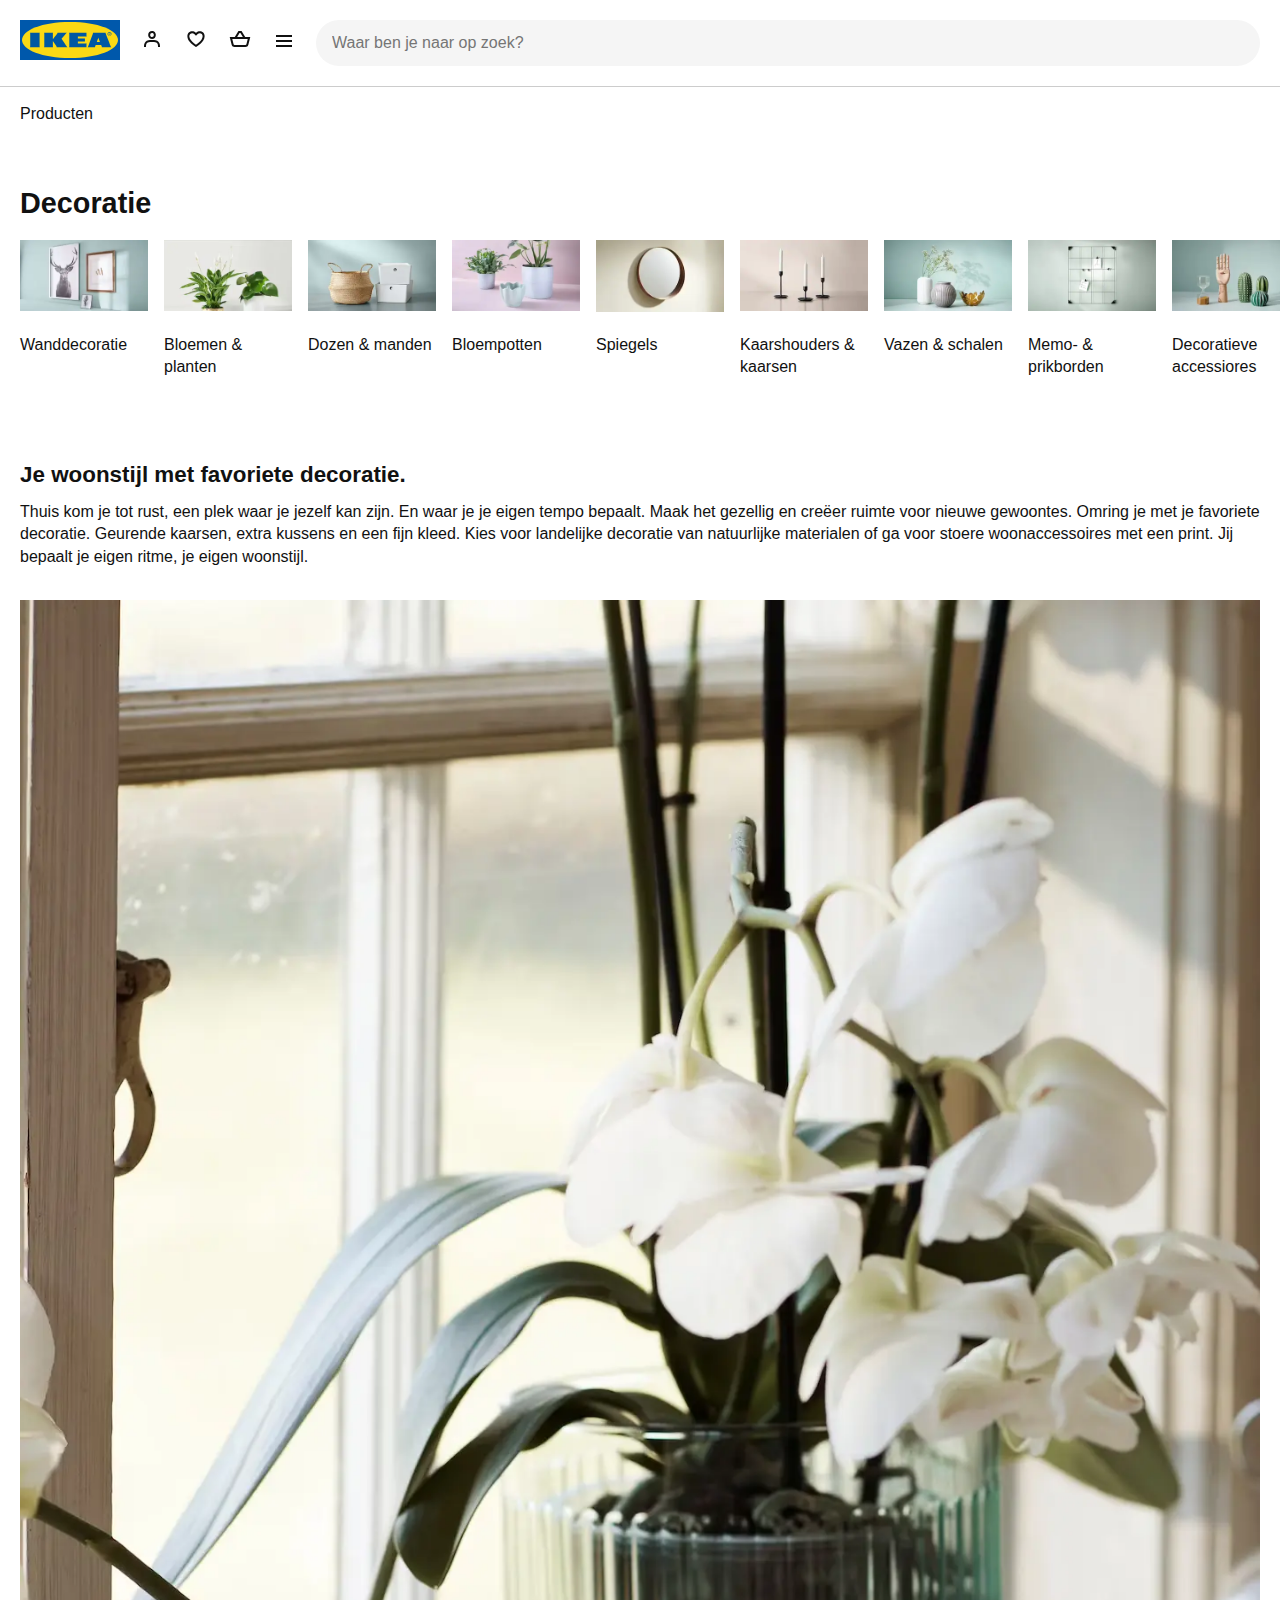
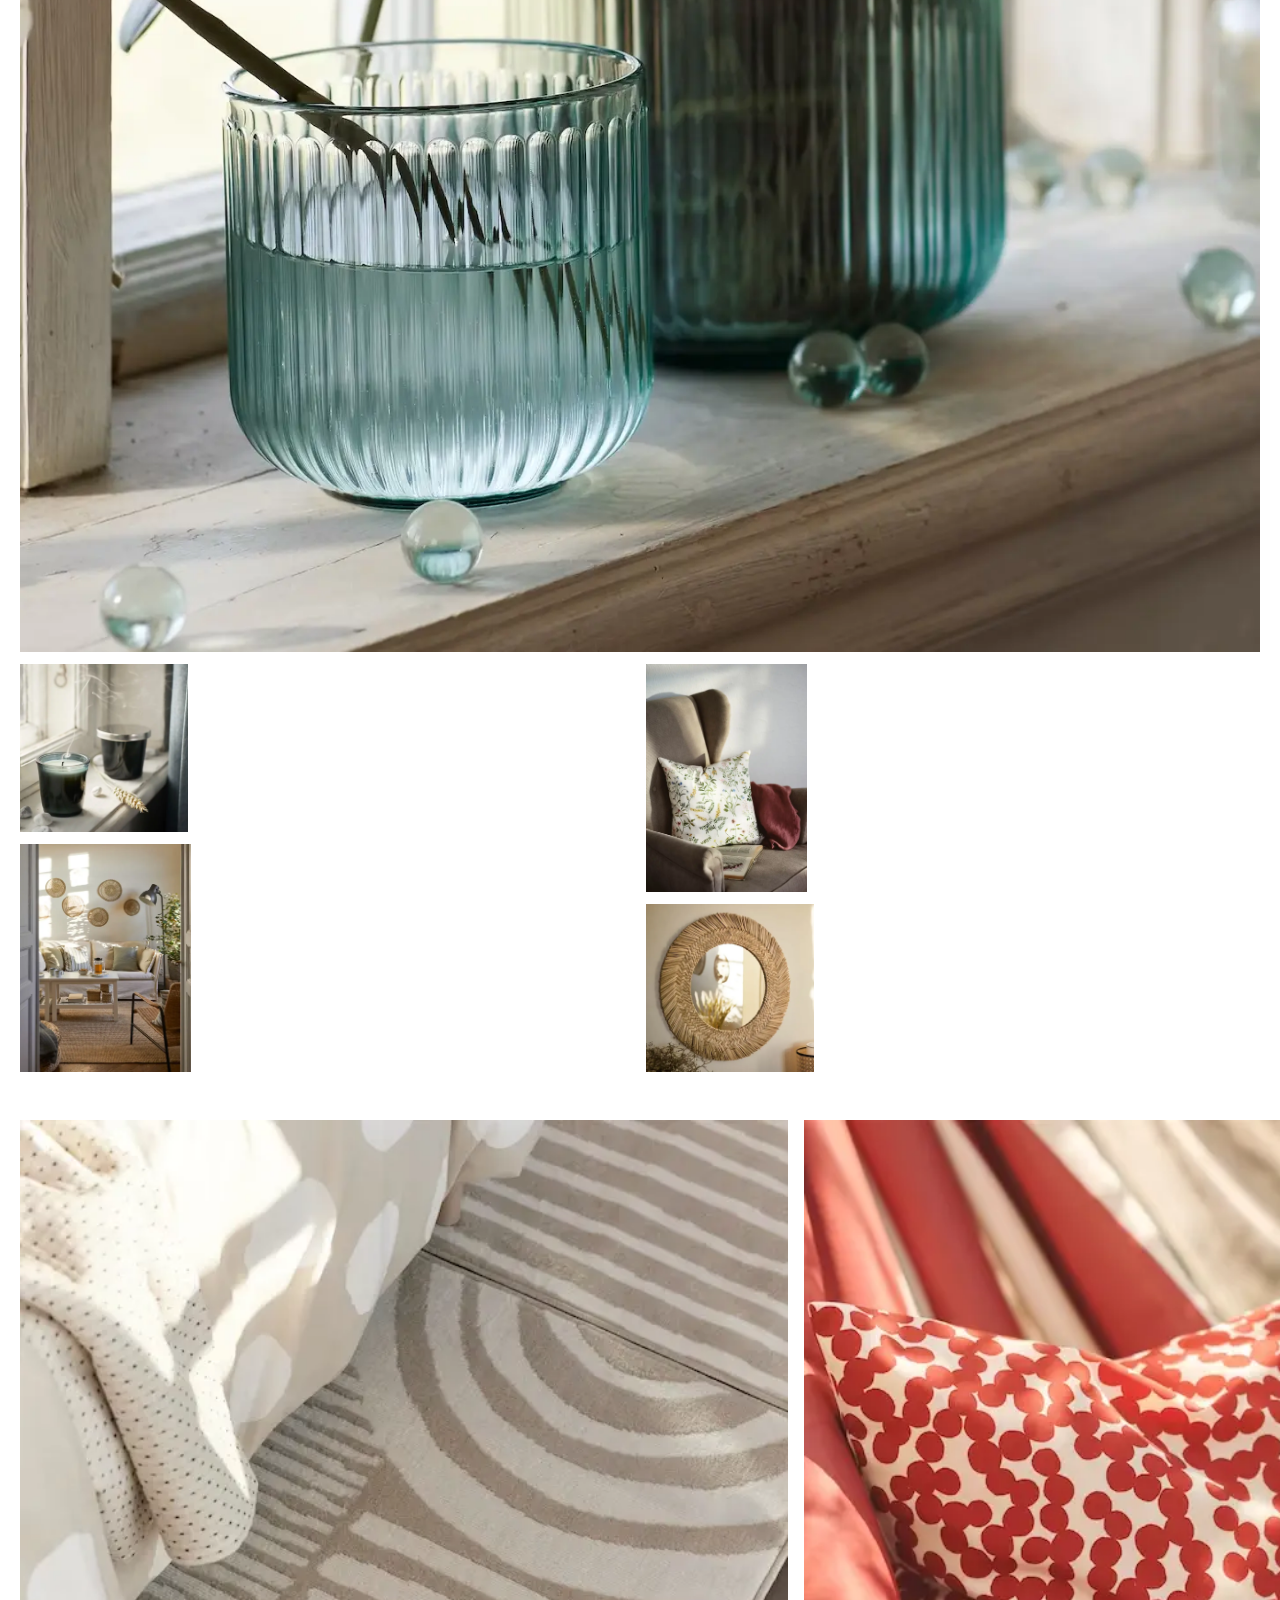
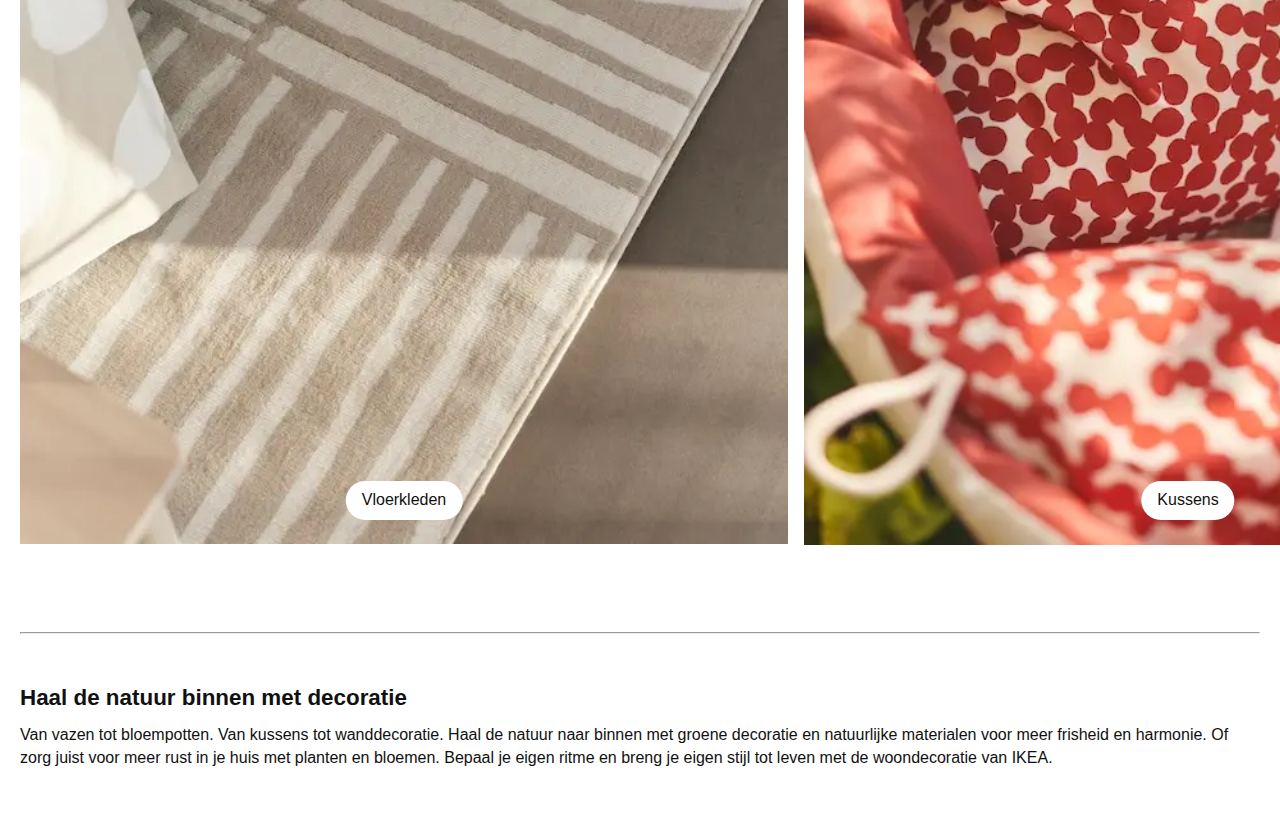
==== index.html @ 98482460 "Add files via upload" ====
<!doctype html>
<html lang="nl">
	
<head>
	<meta charset="UTF-8">
	<meta name="author" content="Joppe Koops">
	<meta name="viewport" content="width=device-width, initial-scale=1">
	
	<title>Howdy FED2223</title>
	
	<link href="styles/style.css" rel="stylesheet">
	<link rel="icon" type="image/svg+xml" href="images/favicon.svg">
</head>

<body>

	<header>
		<a href="#" title="start pagina"><img src="images/ikea-logo.svg" alt=""></a>
		<nav>
			<ul>
				<li><a href="#" title="account"><img src="images/account.svg" alt=""></a></li>
				<li><a href="#" title="favorieten"><img src="images/favorieten.svg" alt=""></a></li>
				<li><a href="#" title="winkelwagen"><img src="images/winkelwagen.svg" alt=""></a></li>
				<li><button title="hamburger menu"><img src="images/hamburger.svg" alt=""></button></li>
			</ul>
		</nav>
		<input type="search" placeholder="Waar ben je naar op zoek?">
	</header>

	<main>
		<ol>
			<li><a href="">Producten</a></li>
		</ol>

		<h1>Decoratie</h1>
		<ul>
			<li><a href="#section-1"><img src="images/arrow-right.svg" alt="">Sla lijst over</a></li>
			<li><a href="#"><img src="images/wanddecoratie.webp" alt="">Wanddecoratie</a></li>
			<li><a href="#"><img src="images/bloemen-en-planten.webp" alt="">Bloemen & planten</a></li>
			<li><a href="#"><img src="images/dozen-en-manden.webp" alt="">Dozen & manden</a></li>
			<li><a href="#"><img src="images/bloempotten.webp" alt="">Bloempotten</a></li>
			<li><a href="#"><img src="images/spiegels.webp" alt="">Spiegels</a></li>
			<li><a href="#"><img src="images/kaarshouders-en-kaarsen.webp" alt="">Kaarshouders & kaarsen</a></li>
			<li><a href="#"><img src="images/vazen-en-schalen.webp" alt="">Vazen & schalen</a></li>
			<li><a href="#"><img src="images/memo-en-prikborden.webp" alt="">Memo- & prikborden</a></li>
			<li><a href="#"><img src="images/decoratieve-accessiores.webp" alt="">Decoratieve accessiores</a></li>
			<li><a href="#"><img src="images/inpakpapier-en-kantoorartikelen.webp" alt="">Inpakpapier & kantoorartikelen</a></li>
			<li><a href="#"><img src="images/klokken.webp" alt="">Klokken</a></li>
			<li><a href="#"><img src="images/geurstokjes-en-potpourri.webp" alt="">Geurstokjes & potpourri</a></li>
		</ul>

		<section id="section-1">
			<h2>Je woonstijl met favoriete decoratie.</h2>
			<p>Thuis kom je tot rust, een plek waar je jezelf kan zijn. En waar je je eigen tempo bepaalt. Maak het gezellig en creëer ruimte voor nieuwe gewoontes. Omring je met je favoriete decoratie. Geurende kaarsen, extra kussens en een fijn kleed. Kies voor landelijke decoratie van natuurlijke materialen of ga voor stoere woonaccessoires met een print. Jij bepaalt je eigen ritme, je eigen woonstijl.</p>

			<section id="gallery-1">
				<article><img src="images/decoratie1.webp" alt=""></article>
				<article><img src="images/decoratie2.webp" alt=""></article>
				<article><img src="images/decoratie4.webp" alt=""></article>
				<article><img src="images/decoratie3.webp" alt=""></article>
				<article><img src="images/decoratie5.webp" alt=""></article>
			</section>

			<ul>
				<li><a href="#section-2"><img src="images/arrow-right.svg" alt="">Sla lijst over</a></li>
				<li><img src="images/vloerkleden.webp" alt=""><a href="">Vloerkleden</a></li>
				<li><img src="images/kussens.webp" alt=""><a href="">Kussens</a></li>
				<li><img src="images/verlichting.webp" alt=""><a href="">Verlichting</a></li>
				<li><img src="images/spiegels2.webp" alt=""><a href="">Spiegels</a></li>
				<li><img src="images/gordijnen.webp" alt=""><a href="">Gordijnen</a></li>
			</ul>
		</section>

		<hr>

		<section id="section-2">
			<h2>Haal de natuur binnen met decoratie</h2>
			<p>Van vazen tot bloempotten. Van kussens tot wanddecoratie. Haal de natuur naar binnen met groene decoratie en natuurlijke materialen voor meer frisheid en harmonie. Of zorg juist voor meer rust in je huis met planten en bloemen. Bepaal je eigen ritme en breng je eigen stijl tot leven met de woondecoratie van IKEA.</p>
		</section>
	</main>

	<footer></footer>

	<script defer src="scripts/script.js"></script>
</body>
	
</html>
---- styles/style.css ----
/**************/
/* CSS REMEDY */
/**************/
*, *::after, *::before {
  box-sizing:border-box;
  padding: 0;
  margin: 0;  
}

button, summary {
	cursor: pointer;
}

* {
	/*outline: 1px solid red;*/
}




/*********************/
/* CUSTOM PROPERTIES */
/*********************/
:root {
	--color-text:#111;
	--color-background:#fff;
	--color-light-grey: #f5f5f5;
	--color-grey: #ccc;

	--color-brand: #0058AB;
	--color-brand-secondary: #FBD914;
}





/****************/
/* JOUW STYLING */
/****************/

/* jouw code */

@import url('https://fonts.googleapis.com/css2?family=Noto+Sans:ital,wght@0,100;0,200;0,300;0,400;0,500;0,600;0,700;0,800;0,900;1,100;1,200;1,300;1,400;1,500;1,600;1,700;1,800;1,900&display=swap');

html {
	max-width: 100vw;
  overflow-x: hidden;
}


body {
  color:var(--color-text);
  background-color:var(--color-background);
  max-width: 100vw;
  overflow-x: hidden;
  font-family: Noto Sans, sans-serif;
  line-height: 1.4;
}

h1 {
	font-size: 1.8em;
	margin-top: 2em;
}

h2 {
	font-size: 1.4em;
	margin-bottom: .5em;
}

p {
	margin-bottom: 1em;
}

a {
	text-decoration: none;
}



/* HEADER */

header {
	display: flex;
	flex-wrap: wrap;
	padding: 1.25em;
	gap: 1.25em;
	justify-content: space-between;
	border-bottom: 1px solid var(--color-grey);
}

header nav ul {
	display: flex;
	list-style: none;
	gap: 1.25em;
}

header nav li{
	height: 2.75em;
	display: flex;
	justify-content: center;
	align-items: center;
}

header nav button {
	border: none;
	background-color: transparent;
}

header input {
	flex-grow: 1;
	background-color: var(--color-light-grey);
	border: none;
	font-size: 1em;
	padding: .75em 1em;
	border-radius: 2.5em;
}






main {
	padding: 0 1.25em;
}

section {
	margin: 3em 0;
}


/* BREADCRUMBS */

main ol:first-of-type {
	display: flex;
	list-style: none;
	margin: 1em 0;
}

main ol:first-of-type li:before {
	content: '❯';
	color: var(--color-grey);
	padding: 1ch;
}

main ol:first-of-type li:first-of-type:before {
	display: none;
}

main ol:first-of-type a{
	color: var(--color-text);
}



/* SLIDERS */

main ul {
	display: flex;
	gap: 1em;
	list-style: none;
	overflow-x: scroll;
	padding: 1em 1.25em 2em 1.25em;
	margin: 0 -1.25em;
}

main ul li {
	position: relative;
}

main ul a {
	color: var(--color-text);
}

/* Eerste slider */

main > ul:first-of-type img {
	width: 8em;
	margin-bottom: 1em;
}


/* Tweede Slider */

section:first-of-type ul img {
	width: 60vw;
}

section:first-of-type ul a {
	position: absolute;
	bottom: 2em;
	left: 50%;
	transform: translate(-50%);
	padding: .5em 1em;
	border-radius: 2em;
	z-index: 1;
	background-color: white;
}




/* Slider Scrollbar */

/* Height */
main ul::-webkit-scrollbar {
  height: 2px;
}

/* Track */
main ul::-webkit-scrollbar-track {
  background: var(--color-grey-100);
  margin: 0 1.25em;
}
 
/* Handle */
main ul::-webkit-scrollbar-thumb {
  background: var(--color-text);
}



/* Lijst skip link */

main ul li:first-of-type {
	position: absolute;
	transform: translateX(-100vw);
}

main ul li:first-of-type:focus-within {
	position: static;
	transform: translateX(0);
}

main ul li:first-of-type img {
	width: 2em;
	height: 2em;
	margin: 0 2em;
}

main ul li:first-of-type a {
	position: static;
}



/* GALLERY */

section > section {
	display: grid;
	grid-template-columns: repeat(2, 1fr);
	grid-template-rows: auto repeat(7, 3em);
	gap: .75em;
	margin: 2em 0;
}

section section article {
	overflow: hidden;
}

section section article img {
	height: 100%;
	display: block;
}

section:first-of-type section article:first-of-type {
	grid-column: span 2;
}

section:first-of-type section article:first-of-type img {
	width: 100%;
}

section:first-of-type section article:nth-of-type(2) {
	grid-row: 2/5;
}

section:first-of-type section article:nth-of-type(3) {
	grid-row: 2/6;
}

section:first-of-type section article:nth-of-type(4) {
	grid-row: 5/9;
}

section:first-of-type section article:nth-of-type(5) {
	grid-row: 6/9;
}
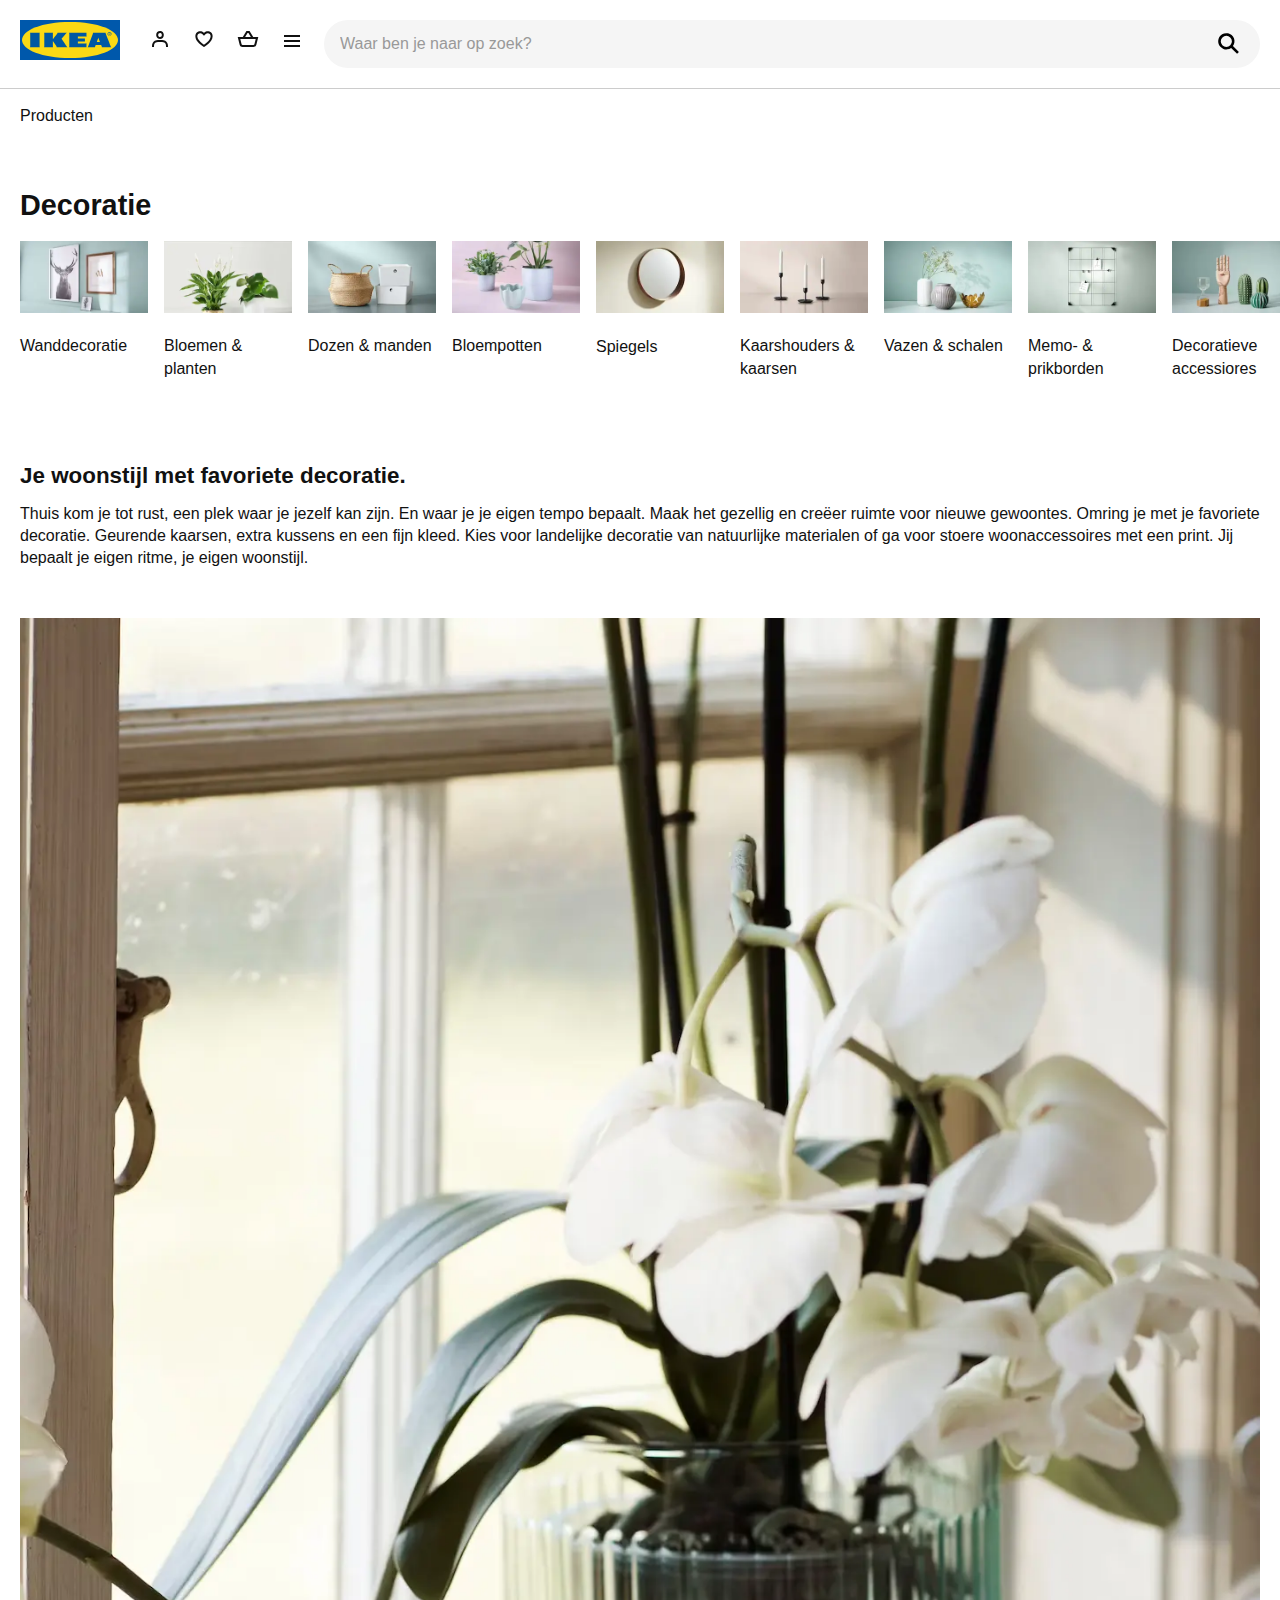
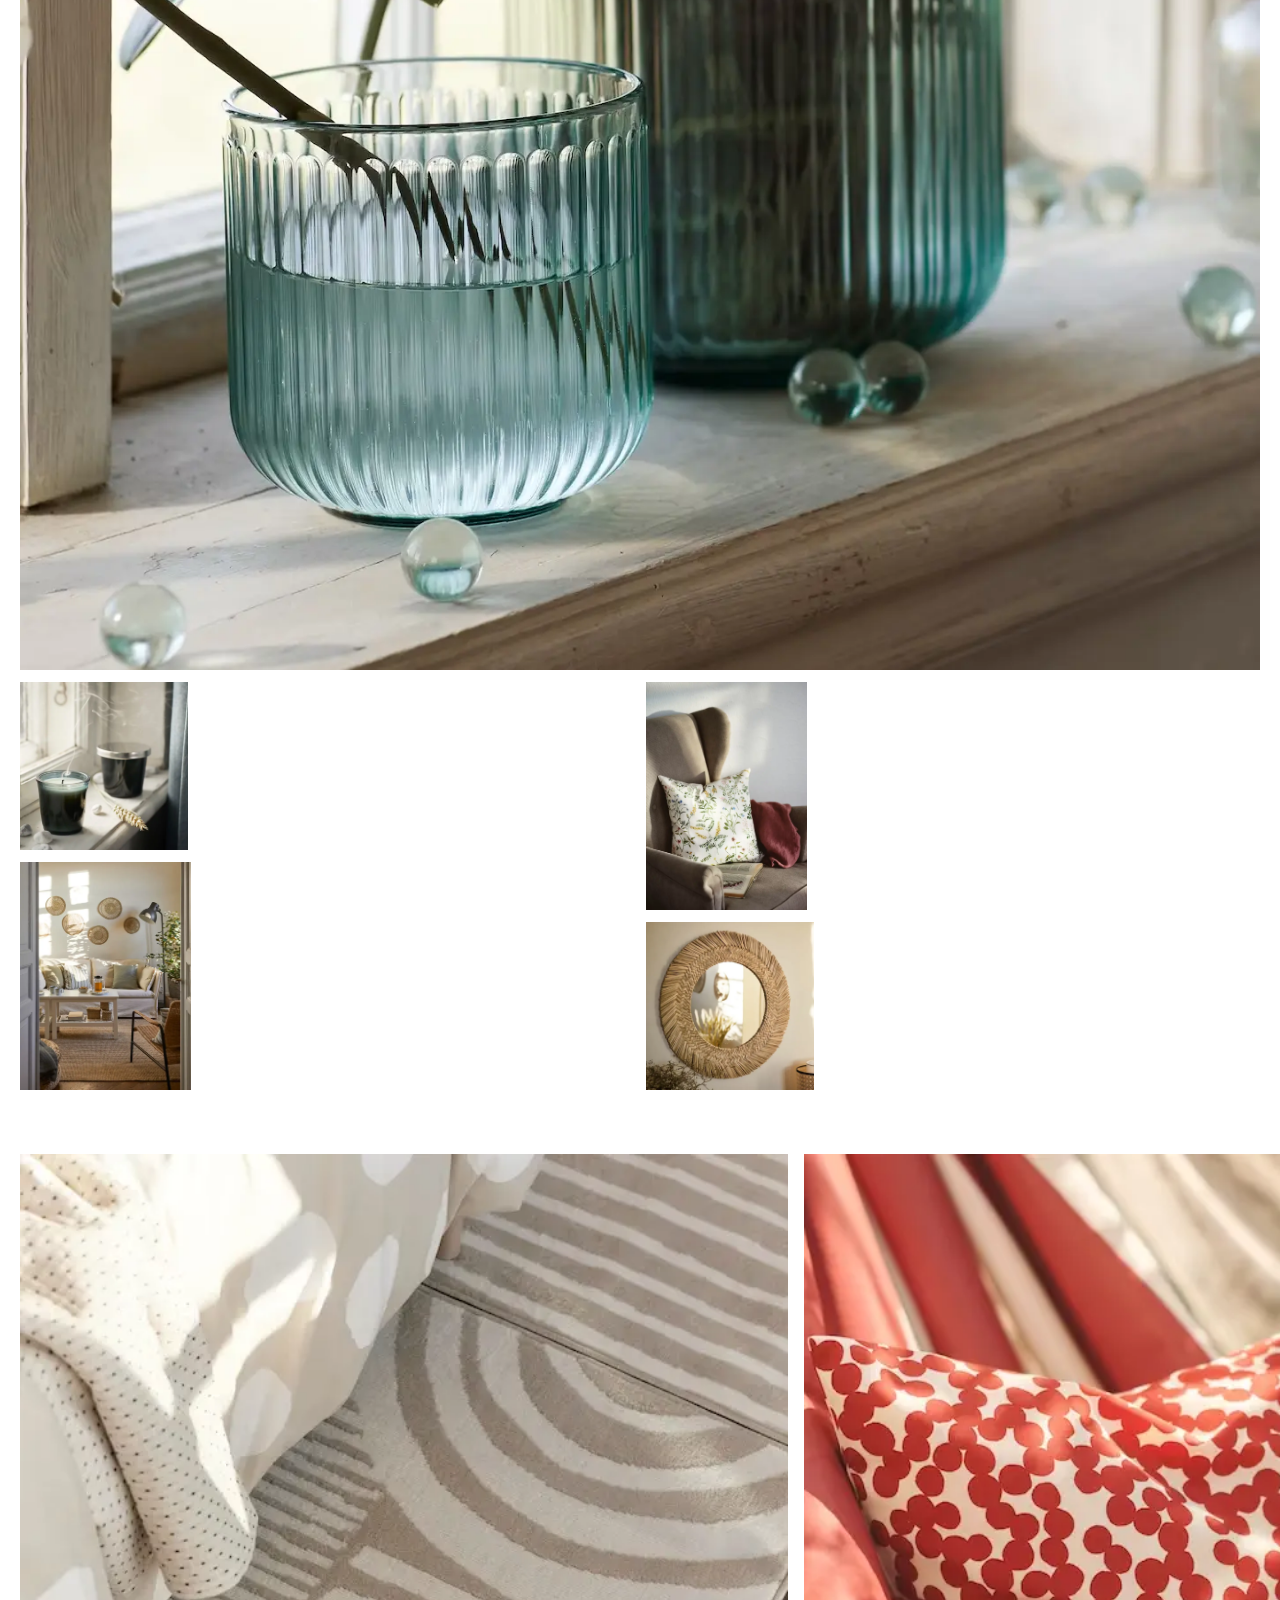
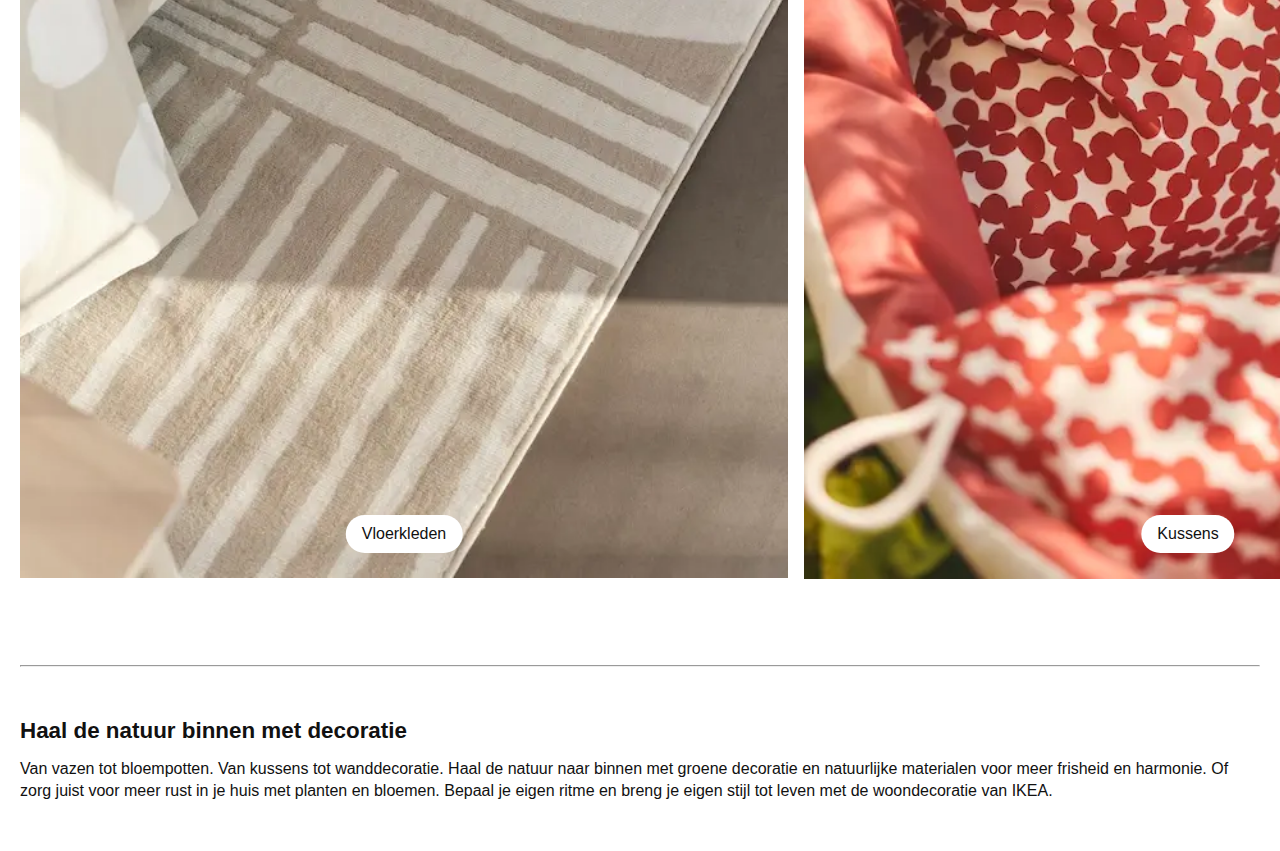
==== commit b5a742be: "Add files via upload" ====
--- a/index.html
+++ b/index.html
@@ -12,28 +12,75 @@
 	<link rel="icon" type="image/svg+xml" href="images/favicon.svg">
 </head>
 
-<body>
+<body class="decoratie">
 
 	<header>
 		<a href="#" title="start pagina"><img src="images/ikea-logo.svg" alt=""></a>
 		<nav>
 			<ul>
-				<li><a href="#" title="account"><img src="images/account.svg" alt=""></a></li>
-				<li><a href="#" title="favorieten"><img src="images/favorieten.svg" alt=""></a></li>
-				<li><a href="#" title="winkelwagen"><img src="images/winkelwagen.svg" alt=""></a></li>
-				<li><button title="hamburger menu"><img src="images/hamburger.svg" alt=""></button></li>
+				<li><a href="#" title="account">
+					<svg focusable="false" viewBox="0 0 24 24" xmlns="http://www.w3.org/2000/svg">
+   						<path fill-rule="evenodd" clip-rule="evenodd" d="M10.6724 6.4678c.2734-.2812.6804-.4707 1.3493-.4707.3971 0 .705.0838.9529.2225.241.1348.4379.3311.5934.6193l.0033.006c.1394.2541.237.6185.237 1.1403 0 .7856-.2046 1.2451-.4796 1.5278l-.0048.005c-.2759.2876-.679.4764-1.334.4764-.3857 0-.6962-.082-.956-.2241-.2388-.1344-.4342-.3293-.5888-.6147-.1454-.275-.2419-.652-.2419-1.1704 0-.7902.2035-1.2442.4692-1.5174zm1.3493-2.4717c-1.0834 0-2.054.3262-2.7838 1.0766-.7376.7583-1.0358 1.781-1.0358 2.9125 0 .7656.1431 1.483.4773 2.112l.0031.0058c.3249.602.785 1.084 1.3777 1.4154l.0062.0035c.5874.323 1.2368.4736 1.9235.4736 1.0818 0 2.0484-.3333 2.7755-1.0896.7406-.7627 1.044-1.786 1.044-2.9207 0-.7629-.1421-1.4784-.482-2.0996-.3247-.6006-.7844-1.0815-1.376-1.4125-.5858-.3276-1.2388-.477-1.9297-.477zM6.4691 16.8582c.2983-.5803.7228-1.0273 1.29-1.3572.5582-.3191 1.2834-.5049 2.2209-.5049h4.04c.9375 0 1.6626.1858 2.2209.5049.5672.3299.9917.7769 1.29 1.3572.3031.5896.4691 1.2936.4691 2.1379v1h2v-1c0-1.1122-.2205-2.1384-.6904-3.0523a5.3218 5.3218 0 0 0-2.0722-2.1769c-.9279-.5315-2.0157-.7708-3.2174-.7708H9.98c-1.1145 0-2.2483.212-3.2225.7737-.8982.5215-1.5928 1.2515-2.0671 2.174C4.2205 16.8577 4 17.8839 4 18.9961v1h2v-1c0-.8443.166-1.5483.4691-2.1379z"></path>
+					</svg>
+				</a></li>
+				<li><a href="#" title="favorieten">
+					<svg focusable="false" viewBox="0 0 24 24" xmlns="http://www.w3.org/2000/svg">
+						<path fill-rule="evenodd" clip-rule="evenodd" d="M19.205 5.599c.9541.954 1.4145 2.2788 1.4191 3.6137 0 3.0657-2.2028 5.7259-4.1367 7.5015-1.2156 1.1161-2.5544 2.1393-3.9813 2.9729L12 20.001l-.501-.3088c-.9745-.5626-1.8878-1.2273-2.7655-1.9296-1.1393-.9117-2.4592-2.1279-3.5017-3.5531-1.0375-1.4183-1.8594-3.1249-1.8597-4.9957-.0025-1.2512.3936-2.5894 1.419-3.6149 1.8976-1.8975 4.974-1.8975 6.8716 0l.3347.3347.336-.3347c1.8728-1.8722 4.9989-1.8727 6.8716 0zm-7.2069 12.0516c.6695-.43 1.9102-1.2835 3.1366-2.4096 1.8786-1.7247 3.4884-3.8702 3.4894-6.0264-.0037-.849-.2644-1.6326-.8333-2.2015-1.1036-1.1035-2.9413-1.0999-4.0445.0014l-1.7517 1.7448-1.7461-1.7462c-1.1165-1.1164-2.9267-1.1164-4.0431 0-1.6837 1.6837-.5313 4.4136.6406 6.0156.8996 1.2298 2.0728 2.3207 3.137 3.1722a24.3826 24.3826 0 0 0 2.0151 1.4497z"></path>
+				  </svg>
+				</a></li>
+				<li><a href="#" title="winkelwagen">
+					<svg focusable="false" viewBox="0 0 24 24" xmlns="http://www.w3.org/2000/svg">
+						<path fill-rule="evenodd" clip-rule="evenodd" d="M10.9994 4h-.5621l-.2922.4802-3.357 5.517h-5.069l.3107 1.2425 1.6212 6.4851c.334 1.3355 1.5339 2.2724 2.9105 2.2724h10.8769c1.3766 0 2.5765-.9369 2.9104-2.2724l1.6213-6.4851.3106-1.2425h-5.0695l-3.3574-5.517L13.5618 4h-2.5624zm3.8707 5.9972L12.4376 6h-.8761L9.1292 9.9972h5.7409zm-9.2787 7.2425-1.3106-5.2425h15.4384l-1.3106 5.2425a1 1 0 0 1-.9701.7575H6.5615a1 1 0 0 1-.97-.7575z"></path>
+					</svg>
+				</a></li>
+				<li><button title="open navigatie">
+					<svg focusable="false" viewBox="0 0 24 24" xmlns="http://www.w3.org/2000/svg">
+						<path fill-rule="evenodd" clip-rule="evenodd" d="M20 8H4V6h16v2zm0 5H4v-2h16v2zm0 5H4v-2h16v2z"></path>
+					</svg>
+				</button></li>
 			</ul>
 		</nav>
-		<input type="search" placeholder="Waar ben je naar op zoek?">
+		<nav>
+			<a href="#" title="start pagina"><img src="images/ikea-logo.svg" alt=""></a>
+			<button>
+				<svg focusable="false" viewBox="0 0 24 24" xmlns="http://www.w3.org/2000/svg">
+   					<path fill-rule="evenodd" clip-rule="evenodd" d="m11.9997 13.4149 4.9498 4.9497 1.4142-1.4142-4.9498-4.9497 4.9498-4.9498-1.4142-1.4142-4.9498 4.9498L7.05 5.6367 5.6357 7.051l4.9498 4.9498-4.9497 4.9497L7.05 18.3646l4.9497-4.9497z"></path>
+  				</svg>
+			</button>
+			<a href="#">
+				<svg focusable="false" viewBox="0 0 24 24" xmlns="http://www.w3.org/2000/svg">
+   					<path fill-rule="evenodd" clip-rule="evenodd" d="M10.6724 6.4678c.2734-.2812.6804-.4707 1.3493-.4707.3971 0 .705.0838.9529.2225.241.1348.4379.3311.5934.6193l.0033.006c.1394.2541.237.6185.237 1.1403 0 .7856-.2046 1.2451-.4796 1.5278l-.0048.005c-.2759.2876-.679.4764-1.334.4764-.3857 0-.6962-.082-.956-.2241-.2388-.1344-.4342-.3293-.5888-.6147-.1454-.275-.2419-.652-.2419-1.1704 0-.7902.2035-1.2442.4692-1.5174zm1.3493-2.4717c-1.0834 0-2.054.3262-2.7838 1.0766-.7376.7583-1.0358 1.781-1.0358 2.9125 0 .7656.1431 1.483.4773 2.112l.0031.0058c.3249.602.785 1.084 1.3777 1.4154l.0062.0035c.5874.323 1.2368.4736 1.9235.4736 1.0818 0 2.0484-.3333 2.7755-1.0896.7406-.7627 1.044-1.786 1.044-2.9207 0-.7629-.1421-1.4784-.482-2.0996-.3247-.6006-.7844-1.0815-1.376-1.4125-.5858-.3276-1.2388-.477-1.9297-.477zM6.4691 16.8582c.2983-.5803.7228-1.0273 1.29-1.3572.5582-.3191 1.2834-.5049 2.2209-.5049h4.04c.9375 0 1.6626.1858 2.2209.5049.5672.3299.9917.7769 1.29 1.3572.3031.5896.4691 1.2936.4691 2.1379v1h2v-1c0-1.1122-.2205-2.1384-.6904-3.0523a5.3218 5.3218 0 0 0-2.0722-2.1769c-.9279-.5315-2.0157-.7708-3.2174-.7708H9.98c-1.1145 0-2.2483.212-3.2225.7737-.8982.5215-1.5928 1.2515-2.0671 2.174C4.2205 16.8577 4 17.8839 4 18.9961v1h2v-1c0-.8443.166-1.5483.4691-2.1379z"></path>
+				</svg>
+			Hej, log in of meld je aan</a>
+			<ul>
+				<li><a href="">Producten</a></li>
+				<li><a href="">Ruimte</a></li>
+				<li><a href="">Nieuw</a></li>
+				<li><a href="">Aanbiedingen</a></li>
+			</ul>
+
+			<ul>
+				<li><a href="">IKEA Family</a></li>
+				<li><a href="">IKEA Winkels</a></li>
+				<li><a href="">Zweeds restaurant</a></li>
+				<li><a href="">Werken bij IKEA</a></li>
+				<li><a href="">Wooninspiratie</a></li>
+				<li><a href="">Klantenservice</a></li>
+				<li><a href="">IKEA for business</a></li>
+			</ul>
+		</nav>
+		<form>
+			<input type="search" placeholder="Waar ben je naar op zoek?"><input type="submit" value="" title="zoeken">
+		</form>
 	</header>
 
 	<main>
-		<ol>
-			<li><a href="">Producten</a></li>
+		<ol aria-label="">
+			<li><a href="#">Producten</a></li>
 		</ol>
 
 		<h1>Decoratie</h1>
-		<ul>
+		<ul aria-label="decoratie subcategorieën">
 			<li><a href="#section-1"><img src="images/arrow-right.svg" alt="">Sla lijst over</a></li>
 			<li><a href="#"><img src="images/wanddecoratie.webp" alt="">Wanddecoratie</a></li>
 			<li><a href="#"><img src="images/bloemen-en-planten.webp" alt="">Bloemen & planten</a></li>
@@ -53,13 +100,13 @@
 			<h2>Je woonstijl met favoriete decoratie.</h2>
 			<p>Thuis kom je tot rust, een plek waar je jezelf kan zijn. En waar je je eigen tempo bepaalt. Maak het gezellig en creëer ruimte voor nieuwe gewoontes. Omring je met je favoriete decoratie. Geurende kaarsen, extra kussens en een fijn kleed. Kies voor landelijke decoratie van natuurlijke materialen of ga voor stoere woonaccessoires met een print. Jij bepaalt je eigen ritme, je eigen woonstijl.</p>
 
-			<section id="gallery-1">
-				<article><img src="images/decoratie1.webp" alt=""></article>
-				<article><img src="images/decoratie2.webp" alt=""></article>
-				<article><img src="images/decoratie4.webp" alt=""></article>
-				<article><img src="images/decoratie3.webp" alt=""></article>
-				<article><img src="images/decoratie5.webp" alt=""></article>
-			</section>
+			<ul id="gallery-1">
+				<li><img src="images/decoratie1.webp" alt=""></li>
+				<li><img src="images/decoratie2.webp" alt=""></li>
+				<li><img src="images/decoratie4.webp" alt=""></li>
+				<li><img src="images/decoratie3.webp" alt=""></li>
+				<li><img src="images/decoratie5.webp" alt=""></li>
+			</ul>
 
 			<ul>
 				<li><a href="#section-2"><img src="images/arrow-right.svg" alt="">Sla lijst over</a></li>
--- a/styles/style.css
+++ b/styles/style.css
@@ -24,11 +24,33 @@
 :root {
 	--color-text:#111;
 	--color-background:#fff;
+	--color-input: #f5f5f5;
 	--color-light-grey: #f5f5f5;
 	--color-grey: #ccc;
+	--color-dark-grey: #999;
 
 	--color-brand: #0058AB;
 	--color-brand-secondary: #FBD914;
+	--color-succes: #1aa260;
+	--color-outline: var(--color-brand);
+
+	--margin-main: 1.25rem;
+}
+
+
+@media (prefers-color-scheme:dark) {
+
+	:root {
+		--color-text:#fff;
+		--color-background:#111;
+		--color-input: #555;
+		--color-light-grey: #555;
+		--color-grey: #999;
+		--color-dark-grey: #ccc;
+
+		--color-outline: var(--color-brand-secondary);
+	}
+
 }
 
 
@@ -43,17 +65,11 @@
 
 @import url('https://fonts.googleapis.com/css2?family=Noto+Sans:ital,wght@0,100;0,200;0,300;0,400;0,500;0,600;0,700;0,800;0,900;1,100;1,200;1,300;1,400;1,500;1,600;1,700;1,800;1,900&display=swap');
 
-html {
-	max-width: 100vw;
-  overflow-x: hidden;
-}
-
 
 body {
   color:var(--color-text);
   background-color:var(--color-background);
-  max-width: 100vw;
-  overflow-x: hidden;
+	width: 100vw;
   font-family: Noto Sans, sans-serif;
   line-height: 1.4;
 }
@@ -74,6 +90,30 @@
 
 a {
 	text-decoration: none;
+	outline-color: var(--color-outline);
+}
+
+li:focus-within {
+	outline: 2px solid var(--color-outline);
+	border-radius: .5em;
+}
+
+li a {
+	outline: none;
+}
+
+li button {
+	outline: none;
+}
+
+button {
+	border: none;
+	background: none;
+}
+
+input[type="submit"]:focus-visible {
+	outline: 2px solid var(--color-brand-secondary);
+	border-radius: .5em;
 }
 
 
@@ -83,46 +123,182 @@
 header {
 	display: flex;
 	flex-wrap: wrap;
-	padding: 1.25em;
+	padding: 1.25em var(--margin-main);
 	gap: 1.25em;
 	justify-content: space-between;
 	border-bottom: 1px solid var(--color-grey);
 }
 
-header nav ul {
+header nav:first-of-type ul {
 	display: flex;
 	list-style: none;
-	gap: 1.25em;
-}
-
-header nav li{
+	gap: .25em;
+	margin-right: -.5em;
+}
+
+header nav:first-of-type li{
 	height: 2.75em;
 	display: flex;
 	justify-content: center;
 	align-items: center;
-}
-
-header nav button {
+	padding: 0 .5em;
+	position: relative;
+}
+
+header nav:first-of-type button {
 	border: none;
 	background-color: transparent;
 }
 
-header input {
+header nav:first-of-type a span{
+	border-radius: 1.2rem;
+	font-size: .8rem;
+	height: 1.2rem;
+	background-color: var(--color-outline);
+	color: var(--color-background);
+	aspect-ratio: 1/1;
+	position: absolute;
+	top: -.1rem;
+	right: -.1rem;
+	justify-content: center;
+	align-items: center;
+	display: none;
+}
+
+header nav:first-of-type svg {
+	fill: var(--color-text);
+	width: 1.5rem;
+	aspect-ratio: 1/1;
+}
+
+header form {
 	flex-grow: 1;
-	background-color: var(--color-light-grey);
+	background-color: var(--color-input);
+	border: none;
+	padding: 0.5em 1em;
+	border-radius: 2.5em;
+	display: flex;
+	justify-content: space-between;
+}
+
+header form:focus-within {
+	outline: 2px solid var(--color-outline);
+}
+
+header form input {
+	background: none;
 	border: none;
 	font-size: 1em;
-	padding: .75em 1em;
-	border-radius: 2.5em;
-}
-
-
-
+}
+
+header form input[type='search'] {
+	width: 100%;
+	outline: none;
+}
+
+header form input[type='submit'] {
+	background-image: url(../images/search.svg);
+	background-repeat: no-repeat;
+	background-size: contain;
+	width: 2em;
+	height: 2em;
+}
+
+input::placeholder {
+	color: var(--color-dark-grey);
+}
+
+
+/* Hamburger Menu */
+
+header nav:nth-of-type(2) {
+	background: var(--color-background);
+	position: fixed;
+	top: 0;
+	left: 0;
+	right: 0;
+	bottom: 0;
+	height: 100vh;
+	z-index: 5;
+	overflow-y: auto;
+	padding: 0 var(--margin-main);
+	transform: translateX(-100vw);
+	display: none;
+}
+
+header nav:nth-of-type(2) a {
+	color: var(--color-text);
+}
+
+header nav:nth-of-type(2) > a:first-of-type {
+	width: 100%;
+	background-color: var(--color-background);
+	position: fixed;
+	top: 0;
+	left: 0;
+}
+
+header nav:nth-of-type(2) > a:nth-of-type(2) {
+	width: 100%;
+	border-bottom: 1px solid var(--color-grey);
+	margin-top: 5em;
+	display: block;
+	padding-bottom: 1em;
+	display: flex;
+	gap: .5em;
+}
+
+header nav:nth-of-type(2) > a:nth-of-type(2) svg{
+	width: 1.4em;
+	height: 1.4em;
+	margin: 0;
+	fill: var(--color-text);
+}
+
+header nav:nth-of-type(2) > a img {
+	margin: 1em var(--margin-main);
+}
+
+header nav:nth-of-type(2) > button:first-of-type {
+	position: fixed;
+	top: 1em;
+	right: 1em;
+}
+
+header nav:nth-of-type(2) > button svg {
+	width: 1.5em;
+	height: 1.5em;
+	fill: var(--color-text);
+	font-size: 1.5em;
+}
+
+header nav:nth-of-type(2) ul {
+	list-style: none;
+	margin-bottom: 3rem;
+}
+
+header nav:nth-of-type(2) li {
+	margin: 2rem 0;
+}
+
+header nav:nth-of-type(2) ul:first-of-type {
+	font-size: 1.4em;
+	font-weight: bold;
+}
+
+nav:nth-of-type(2).open {
+	transform: translateX(0);
+}
+
+nav:nth-of-type(2).show {
+	display: block;
+	transition: .2s;
+}
 
 
 
 main {
-	padding: 0 1.25em;
+	padding: 0 var(--margin-main);
 }
 
 section {
@@ -161,8 +337,8 @@
 	gap: 1em;
 	list-style: none;
 	overflow-x: scroll;
-	padding: 1em 1.25em 2em 1.25em;
-	margin: 0 -1.25em;
+	padding: 1em var(--margin-main) 2em var(--margin-main);
+	margin: 0 calc(-1 * var(--margin-main)) 3em calc(-1 * var(--margin-main));
 }
 
 main ul li {
@@ -171,6 +347,7 @@
 
 main ul a {
 	color: var(--color-text);
+	hyphens: auto;
 }
 
 /* Eerste slider */
@@ -183,21 +360,56 @@
 
 /* Tweede Slider */
 
-section:first-of-type ul img {
+.decoratie section:first-of-type ul:nth-of-type(2) img {
 	width: 60vw;
 }
 
-section:first-of-type ul a {
+.decoratie section:first-of-type ul:nth-of-type(2) a {
 	position: absolute;
 	bottom: 2em;
 	left: 50%;
 	transform: translate(-50%);
 	padding: .5em 1em;
 	border-radius: 2em;
-	z-index: 1;
-	background-color: white;
-}
-
+	z-index: 1; 
+	background-color: var(--color-background);
+	hyphens: none;
+}
+
+.decoratie section:first-of-type ul:nth-of-type(2) li:first-of-type a {
+	position: static;
+}
+
+.decoratie section:first-of-type ul:nth-of-type(2) li:first-of-type img {
+	width: 8rem;
+	margin: 0;
+}
+
+
+/* Filters Slider */
+
+.planten section ul:first-of-type {
+	position: sticky;
+  top: 0;
+	display: flex;
+	margin: 0;
+	background-color: var(--color-background);
+	z-index: 3;
+	border-bottom: 1px solid var(--color-grey);
+}
+
+.planten section ul:first-of-type li {
+	width: 100%;
+}
+
+.planten section ul:first-of-type button {
+	white-space: nowrap;
+	padding: .5em 1em;
+	border: none;
+	border-radius: 1em;
+	font-size: 1em;
+	background-color: var(--color-light-grey);
+}
 
 
 
@@ -210,8 +422,8 @@
 
 /* Track */
 main ul::-webkit-scrollbar-track {
-  background: var(--color-grey-100);
-  margin: 0 1.25em;
+  background: var(--color-light-grey);
+  margin: 0 var(--margin-main);
 }
  
 /* Handle */
@@ -219,6 +431,10 @@
   background: var(--color-text);
 }
 
+section ul:has(button)::-webkit-scrollbar {
+	display: none;
+}
+
 
 
 /* Lijst skip link */
@@ -247,46 +463,199 @@
 
 /* GALLERY */
 
-section > section {
+.decoratie section > ul:first-of-type {
 	display: grid;
 	grid-template-columns: repeat(2, 1fr);
 	grid-template-rows: auto repeat(7, 3em);
 	gap: .75em;
 	margin: 2em 0;
-}
-
-section section article {
+	overflow: auto;
+	padding: 1em 0;
+}
+
+.decoratie section ul:first-of-type li {
 	overflow: hidden;
 }
 
-section section article img {
+.decoratie section ul:first-of-type li img {
 	height: 100%;
 	display: block;
 }
 
-section:first-of-type section article:first-of-type {
+.decoratie section:first-of-type ul:first-of-type li:first-of-type {
 	grid-column: span 2;
-}
-
-section:first-of-type section article:first-of-type img {
+	position: static;
+	transform: none;
+}
+
+.decoratie section:first-of-type ul:first-of-type li:first-of-type img {
 	width: 100%;
-}
-
-section:first-of-type section article:nth-of-type(2) {
+	margin: 0;
+}
+
+section:first-of-type ul:first-of-type li:nth-of-type(2) {
 	grid-row: 2/5;
 }
 
-section:first-of-type section article:nth-of-type(3) {
+section:first-of-type ul:first-of-type li:nth-of-type(3) {
 	grid-row: 2/6;
 }
 
-section:first-of-type section article:nth-of-type(4) {
+section:first-of-type ul:first-of-type li:nth-of-type(4) {
 	grid-row: 5/9;
 }
 
-section:first-of-type section article:nth-of-type(5) {
+section:first-of-type ul:first-of-type li:nth-of-type(5) {
 	grid-row: 6/9;
 }
 
 
-
+/* PRODUCTEN GRID */
+
+.planten section {
+	position: relative;
+	background-color: var(--color-grey);
+	width: 100vw;
+	margin-left: calc(-1 * var(--margin-main));
+}
+
+.planten section ul:nth-of-type(2) {
+	display: grid;
+	grid-template-columns: repeat(auto-fit, minmax(10em, 1fr));
+	gap: 1px;
+	margin: 0;
+	padding: 0;
+}
+
+.planten section ul:nth-of-type(2) li:focus-within {
+	outline: none;
+	border-radius: 0;
+	}
+
+.planten section ul li:first-of-type {
+	position: static;
+	transform: none;
+}
+
+.planten section ul:nth-of-type(2) li {
+	display: grid;
+	grid-template-columns: 3em 1fr;
+	width: 100%;
+	background-color: var(--color-background);
+	padding: .75em;
+}
+
+.planten section ul:nth-of-type(2) a {
+	grid-column: span 2;
+	text-transform: uppercase;
+	font-size: 1em;
+	margin: .5rem 0;
+}
+
+.planten section ul:nth-of-type(2) a:focus {
+	outline: 2px solid var(--color-brand);
+	border-radius: .5em;
+}
+
+.planten section ul:nth-of-type(2) h3 {
+	font-size: 1rem;
+}
+
+.planten section ul:nth-of-type(2) p {
+	grid-column: span 2;
+	display: flex;
+	align-items: center;
+}
+
+.planten section ul:nth-of-type(2) p:nth-of-type(3):before {
+	content: '';
+	background-color: var(--color-succes);
+	border-radius: .25rem;
+	height: .5rem;
+	aspect-ratio: 1/1;
+	vertical-align: center;
+	display: block;
+	margin-right: 1ch;
+}
+
+.planten section ul:nth-of-type(2) p:nth-of-type(4):before {
+	content: '';
+	background-color: var(--color-succes);
+	border-radius: .25rem;
+	width: .5rem;
+	height: .5rem;
+	vertical-align: center;
+	display: block;
+	margin-right: 1ch;
+}
+
+.planten section ul:nth-of-type(2) p {
+	grid-column: span 2;
+}
+
+.planten section ul:nth-of-type(2) p:nth-of-type(2) {
+	font-size: .8rem;
+	font-weight: bold;
+	align-items: flex-start;
+}
+
+.planten section ul:nth-of-type(2) li > img {
+	grid-column: span 2;
+	grid-row: 1;
+	width: 100%;
+	height: initial;
+	margin: 0;
+}
+
+.planten section ul:nth-of-type(2) li > button {
+	width: 2.5rem;
+	height: 2.5rem;
+	border-radius: 1.25rem;
+	border: none;
+	display: flex;
+	align-items: center;
+	justify-content: center;
+	margin-bottom: 1em;
+	transition: .2s;
+}
+
+.planten section ul:nth-of-type(2) li > button:focus-visible {
+	outline: 2px solid var(--color-brand-secondary);
+	border-radius: .5em;
+}
+
+.planten section ul:nth-of-type(2) li > button:first-of-type {
+	background-color: var(--color-brand);
+}
+
+.planten section ul:nth-of-type(2) li > button > svg {
+	width: 1.4rem;
+	height: 1.4rem;
+	margin: 0;
+}
+
+.planten section ul:nth-of-type(2) li > button:first-of-type > svg {
+	fill: white;
+}
+
+.planten section ul:nth-of-type(2) li > button:nth-of-type(2) > svg {
+	fill: var(--color-text);
+}
+
+.planten span {
+	font-size: 1.2rem;
+	margin: 0 .1rem;
+	line-height: 1.4rem;
+}
+
+li.liked > button {
+	background-color: var(--color-brand-secondary);
+}
+
+.planten section ul:nth-of-type(2) li.liked > button:nth-of-type(2) > svg {
+	fill: #111;
+}
+
+
+
+
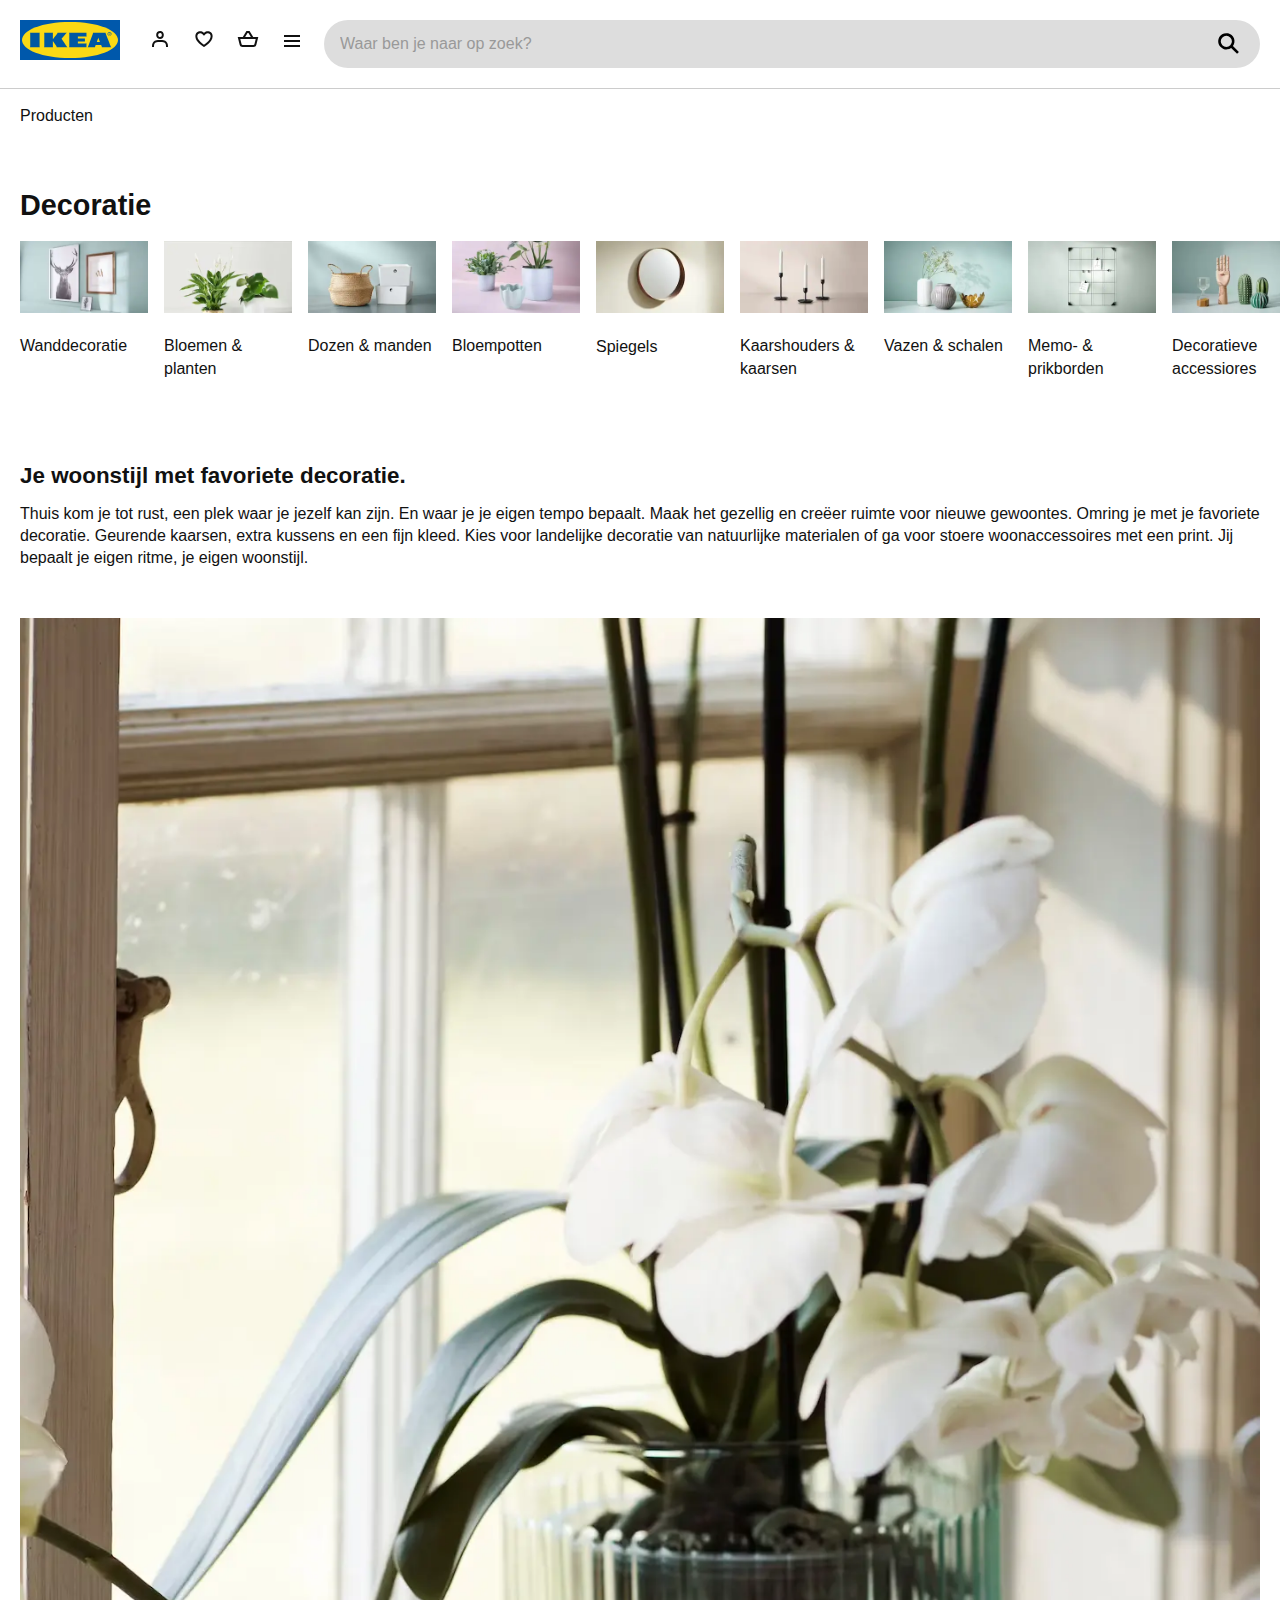
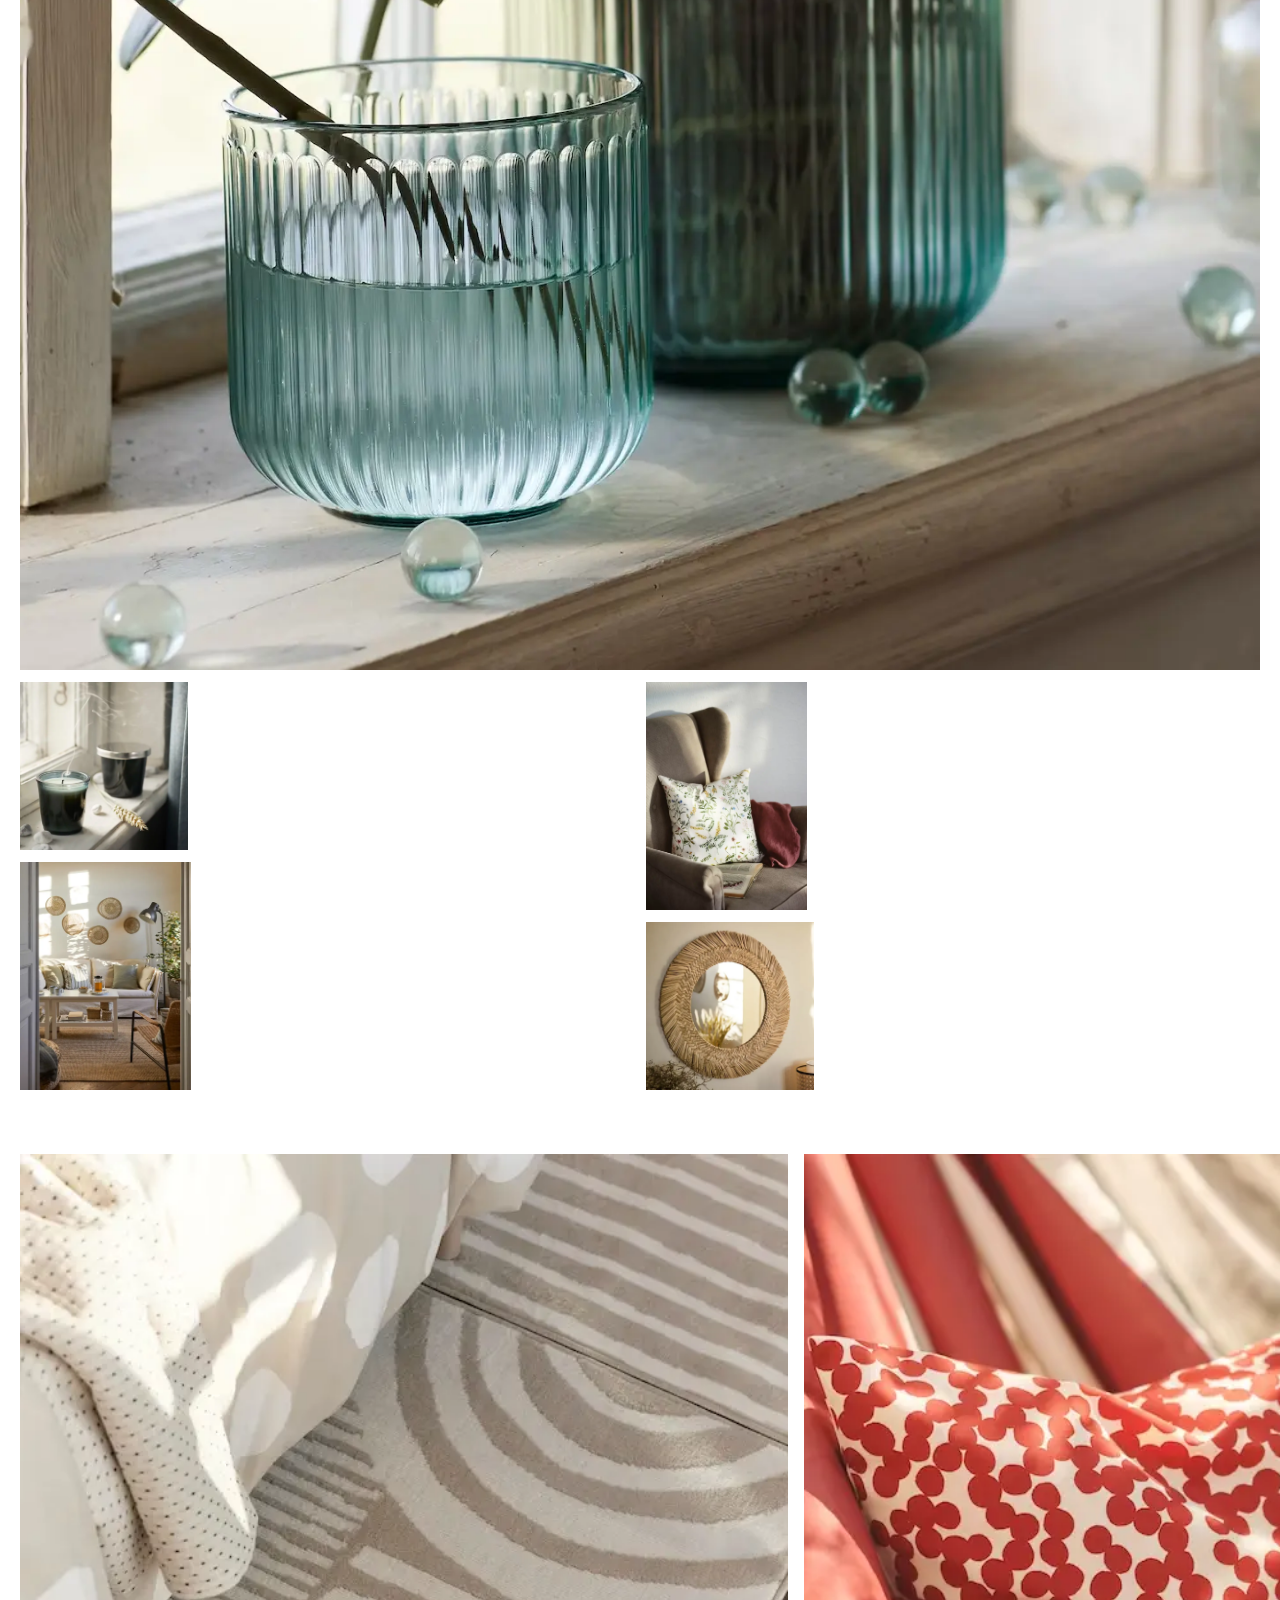
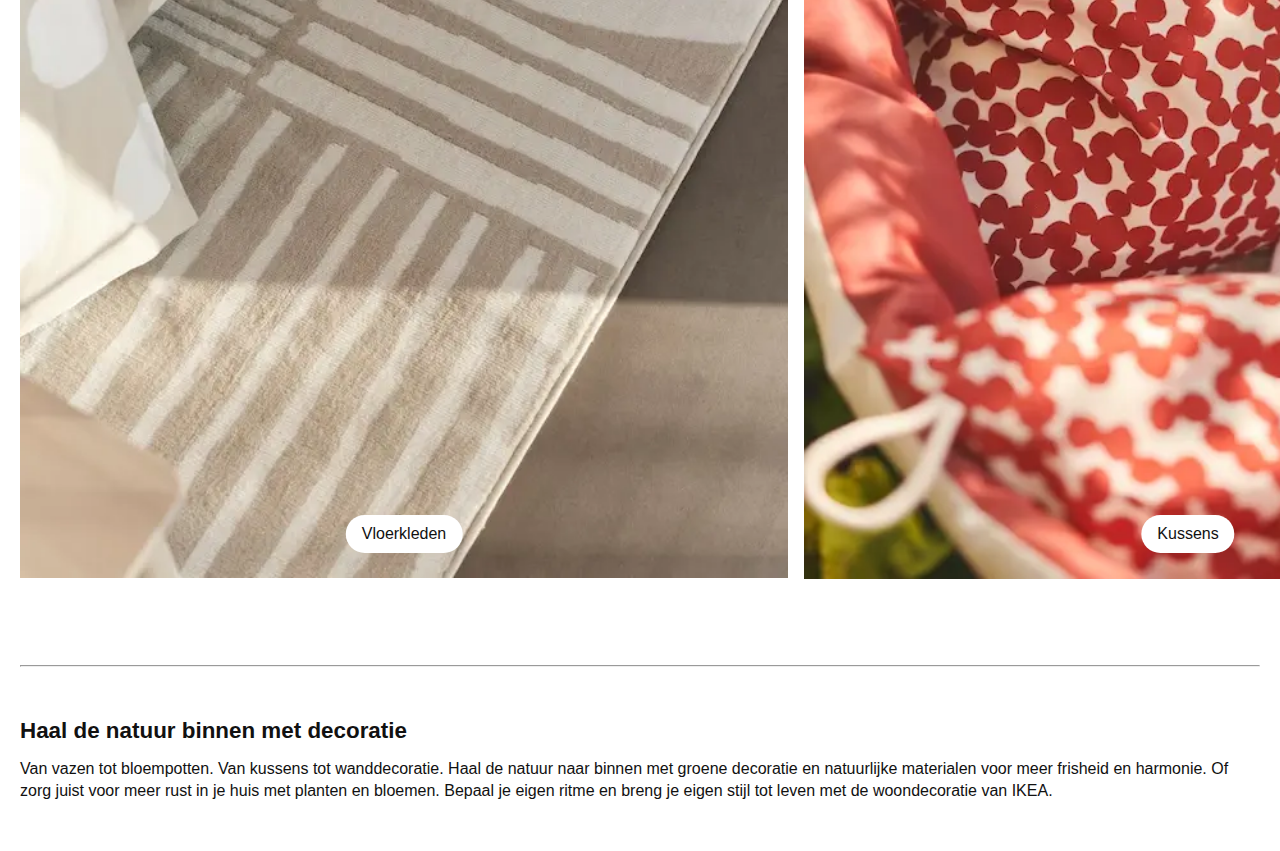
==== commit b51aa8e0: "Add files via upload" ====
--- a/index.html
+++ b/index.html
@@ -15,20 +15,20 @@
 <body class="decoratie">
 
 	<header>
-		<a href="#" title="start pagina"><img src="images/ikea-logo.svg" alt=""></a>
+		<a href="planten.html" title="start pagina"><img src="images/ikea-logo.svg" alt=""></a>
 		<nav>
 			<ul>
-				<li><a href="#" title="account">
+				<li><a href="planten.html" title="account">
 					<svg focusable="false" viewBox="0 0 24 24" xmlns="http://www.w3.org/2000/svg">
    						<path fill-rule="evenodd" clip-rule="evenodd" d="M10.6724 6.4678c.2734-.2812.6804-.4707 1.3493-.4707.3971 0 .705.0838.9529.2225.241.1348.4379.3311.5934.6193l.0033.006c.1394.2541.237.6185.237 1.1403 0 .7856-.2046 1.2451-.4796 1.5278l-.0048.005c-.2759.2876-.679.4764-1.334.4764-.3857 0-.6962-.082-.956-.2241-.2388-.1344-.4342-.3293-.5888-.6147-.1454-.275-.2419-.652-.2419-1.1704 0-.7902.2035-1.2442.4692-1.5174zm1.3493-2.4717c-1.0834 0-2.054.3262-2.7838 1.0766-.7376.7583-1.0358 1.781-1.0358 2.9125 0 .7656.1431 1.483.4773 2.112l.0031.0058c.3249.602.785 1.084 1.3777 1.4154l.0062.0035c.5874.323 1.2368.4736 1.9235.4736 1.0818 0 2.0484-.3333 2.7755-1.0896.7406-.7627 1.044-1.786 1.044-2.9207 0-.7629-.1421-1.4784-.482-2.0996-.3247-.6006-.7844-1.0815-1.376-1.4125-.5858-.3276-1.2388-.477-1.9297-.477zM6.4691 16.8582c.2983-.5803.7228-1.0273 1.29-1.3572.5582-.3191 1.2834-.5049 2.2209-.5049h4.04c.9375 0 1.6626.1858 2.2209.5049.5672.3299.9917.7769 1.29 1.3572.3031.5896.4691 1.2936.4691 2.1379v1h2v-1c0-1.1122-.2205-2.1384-.6904-3.0523a5.3218 5.3218 0 0 0-2.0722-2.1769c-.9279-.5315-2.0157-.7708-3.2174-.7708H9.98c-1.1145 0-2.2483.212-3.2225.7737-.8982.5215-1.5928 1.2515-2.0671 2.174C4.2205 16.8577 4 17.8839 4 18.9961v1h2v-1c0-.8443.166-1.5483.4691-2.1379z"></path>
 					</svg>
 				</a></li>
-				<li><a href="#" title="favorieten">
+				<li><a href="planten.html" title="favorieten">
 					<svg focusable="false" viewBox="0 0 24 24" xmlns="http://www.w3.org/2000/svg">
 						<path fill-rule="evenodd" clip-rule="evenodd" d="M19.205 5.599c.9541.954 1.4145 2.2788 1.4191 3.6137 0 3.0657-2.2028 5.7259-4.1367 7.5015-1.2156 1.1161-2.5544 2.1393-3.9813 2.9729L12 20.001l-.501-.3088c-.9745-.5626-1.8878-1.2273-2.7655-1.9296-1.1393-.9117-2.4592-2.1279-3.5017-3.5531-1.0375-1.4183-1.8594-3.1249-1.8597-4.9957-.0025-1.2512.3936-2.5894 1.419-3.6149 1.8976-1.8975 4.974-1.8975 6.8716 0l.3347.3347.336-.3347c1.8728-1.8722 4.9989-1.8727 6.8716 0zm-7.2069 12.0516c.6695-.43 1.9102-1.2835 3.1366-2.4096 1.8786-1.7247 3.4884-3.8702 3.4894-6.0264-.0037-.849-.2644-1.6326-.8333-2.2015-1.1036-1.1035-2.9413-1.0999-4.0445.0014l-1.7517 1.7448-1.7461-1.7462c-1.1165-1.1164-2.9267-1.1164-4.0431 0-1.6837 1.6837-.5313 4.4136.6406 6.0156.8996 1.2298 2.0728 2.3207 3.137 3.1722a24.3826 24.3826 0 0 0 2.0151 1.4497z"></path>
 				  </svg>
 				</a></li>
-				<li><a href="#" title="winkelwagen">
+				<li><a href="planten.html" title="winkelwagen">
 					<svg focusable="false" viewBox="0 0 24 24" xmlns="http://www.w3.org/2000/svg">
 						<path fill-rule="evenodd" clip-rule="evenodd" d="M10.9994 4h-.5621l-.2922.4802-3.357 5.517h-5.069l.3107 1.2425 1.6212 6.4851c.334 1.3355 1.5339 2.2724 2.9105 2.2724h10.8769c1.3766 0 2.5765-.9369 2.9104-2.2724l1.6213-6.4851.3106-1.2425h-5.0695l-3.3574-5.517L13.5618 4h-2.5624zm3.8707 5.9972L12.4376 6h-.8761L9.1292 9.9972h5.7409zm-9.2787 7.2425-1.3106-5.2425h15.4384l-1.3106 5.2425a1 1 0 0 1-.9701.7575H6.5615a1 1 0 0 1-.97-.7575z"></path>
 					</svg>
@@ -41,13 +41,13 @@
 			</ul>
 		</nav>
 		<nav>
-			<a href="#" title="start pagina"><img src="images/ikea-logo.svg" alt=""></a>
-			<button>
+			<a href="planten.html" title="start pagina"><img src="images/ikea-logo.svg" alt=""></a>
+			<button title="sluit navigatie">
 				<svg focusable="false" viewBox="0 0 24 24" xmlns="http://www.w3.org/2000/svg">
    					<path fill-rule="evenodd" clip-rule="evenodd" d="m11.9997 13.4149 4.9498 4.9497 1.4142-1.4142-4.9498-4.9497 4.9498-4.9498-1.4142-1.4142-4.9498 4.9498L7.05 5.6367 5.6357 7.051l4.9498 4.9498-4.9497 4.9497L7.05 18.3646l4.9497-4.9497z"></path>
   				</svg>
 			</button>
-			<a href="#">
+			<a href="planten.html">
 				<svg focusable="false" viewBox="0 0 24 24" xmlns="http://www.w3.org/2000/svg">
    					<path fill-rule="evenodd" clip-rule="evenodd" d="M10.6724 6.4678c.2734-.2812.6804-.4707 1.3493-.4707.3971 0 .705.0838.9529.2225.241.1348.4379.3311.5934.6193l.0033.006c.1394.2541.237.6185.237 1.1403 0 .7856-.2046 1.2451-.4796 1.5278l-.0048.005c-.2759.2876-.679.4764-1.334.4764-.3857 0-.6962-.082-.956-.2241-.2388-.1344-.4342-.3293-.5888-.6147-.1454-.275-.2419-.652-.2419-1.1704 0-.7902.2035-1.2442.4692-1.5174zm1.3493-2.4717c-1.0834 0-2.054.3262-2.7838 1.0766-.7376.7583-1.0358 1.781-1.0358 2.9125 0 .7656.1431 1.483.4773 2.112l.0031.0058c.3249.602.785 1.084 1.3777 1.4154l.0062.0035c.5874.323 1.2368.4736 1.9235.4736 1.0818 0 2.0484-.3333 2.7755-1.0896.7406-.7627 1.044-1.786 1.044-2.9207 0-.7629-.1421-1.4784-.482-2.0996-.3247-.6006-.7844-1.0815-1.376-1.4125-.5858-.3276-1.2388-.477-1.9297-.477zM6.4691 16.8582c.2983-.5803.7228-1.0273 1.29-1.3572.5582-.3191 1.2834-.5049 2.2209-.5049h4.04c.9375 0 1.6626.1858 2.2209.5049.5672.3299.9917.7769 1.29 1.3572.3031.5896.4691 1.2936.4691 2.1379v1h2v-1c0-1.1122-.2205-2.1384-.6904-3.0523a5.3218 5.3218 0 0 0-2.0722-2.1769c-.9279-.5315-2.0157-.7708-3.2174-.7708H9.98c-1.1145 0-2.2483.212-3.2225.7737-.8982.5215-1.5928 1.2515-2.0671 2.174C4.2205 16.8577 4 17.8839 4 18.9961v1h2v-1c0-.8443.166-1.5483.4691-2.1379z"></path>
 				</svg>
@@ -75,25 +75,26 @@
 	</header>
 
 	<main>
-		<ol aria-label="">
-			<li><a href="#">Producten</a></li>
+		<ol aria-label="breadcrumbs">
+			<li><a aria-current="page" href="planten.html">Producten</a></li>
 		</ol>
 
 		<h1>Decoratie</h1>
 		<ul aria-label="decoratie subcategorieën">
+			<!-- Bron skip link: https://css-tricks.com/how-to-create-a-skip-to-content-link/ -->
 			<li><a href="#section-1"><img src="images/arrow-right.svg" alt="">Sla lijst over</a></li>
-			<li><a href="#"><img src="images/wanddecoratie.webp" alt="">Wanddecoratie</a></li>
-			<li><a href="#"><img src="images/bloemen-en-planten.webp" alt="">Bloemen & planten</a></li>
-			<li><a href="#"><img src="images/dozen-en-manden.webp" alt="">Dozen & manden</a></li>
-			<li><a href="#"><img src="images/bloempotten.webp" alt="">Bloempotten</a></li>
-			<li><a href="#"><img src="images/spiegels.webp" alt="">Spiegels</a></li>
-			<li><a href="#"><img src="images/kaarshouders-en-kaarsen.webp" alt="">Kaarshouders & kaarsen</a></li>
-			<li><a href="#"><img src="images/vazen-en-schalen.webp" alt="">Vazen & schalen</a></li>
-			<li><a href="#"><img src="images/memo-en-prikborden.webp" alt="">Memo- & prikborden</a></li>
-			<li><a href="#"><img src="images/decoratieve-accessiores.webp" alt="">Decoratieve accessiores</a></li>
-			<li><a href="#"><img src="images/inpakpapier-en-kantoorartikelen.webp" alt="">Inpakpapier & kantoorartikelen</a></li>
-			<li><a href="#"><img src="images/klokken.webp" alt="">Klokken</a></li>
-			<li><a href="#"><img src="images/geurstokjes-en-potpourri.webp" alt="">Geurstokjes & potpourri</a></li>
+			<li><a href="planten.html"><img src="images/wanddecoratie.webp" alt="">Wanddecoratie</a></li>
+			<li><a href="planten.html"><img src="images/bloemen-en-planten.webp" alt="">Bloemen & planten</a></li>
+			<li><a href="planten.html"><img src="images/dozen-en-manden.webp" alt="">Dozen & manden</a></li>
+			<li><a href="planten.html"><img src="images/bloempotten.webp" alt="">Bloempotten</a></li>
+			<li><a href="planten.html"><img src="images/spiegels.webp" alt="">Spiegels</a></li>
+			<li><a href="planten.html"><img src="images/kaarshouders-en-kaarsen.webp" alt="">Kaarshouders & kaarsen</a></li>
+			<li><a href="planten.html"><img src="images/vazen-en-schalen.webp" alt="">Vazen & schalen</a></li>
+			<li><a href="planten.html"><img src="images/memo-en-prikborden.webp" alt="">Memo- & prikborden</a></li>
+			<li><a href="planten.html"><img src="images/decoratieve-accessiores.webp" alt="">Decoratieve accessiores</a></li>
+			<li><a href="planten.html"><img src="images/inpakpapier-en-kantoorartikelen.webp" alt="">Inpakpapier & kantoorartikelen</a></li>
+			<li><a href="planten.html"><img src="images/klokken.webp" alt="">Klokken</a></li>
+			<li><a href="planten.html"><img src="images/geurstokjes-en-potpourri.webp" alt="">Geurstokjes & potpourri</a></li>
 		</ul>
 
 		<section id="section-1">
--- a/styles/style.css
+++ b/styles/style.css
@@ -11,11 +11,6 @@
 	cursor: pointer;
 }
 
-* {
-	/*outline: 1px solid red;*/
-}
-
-
 
 
 /*********************/
@@ -24,7 +19,7 @@
 :root {
 	--color-text:#111;
 	--color-background:#fff;
-	--color-input: #f5f5f5;
+	--color-input: #ddd;
 	--color-light-grey: #f5f5f5;
 	--color-grey: #ccc;
 	--color-dark-grey: #999;
@@ -63,25 +58,33 @@
 
 /* jouw code */
 
+
+/* Google fonts */
 @import url('https://fonts.googleapis.com/css2?family=Noto+Sans:ital,wght@0,100;0,200;0,300;0,400;0,500;0,600;0,700;0,800;0,900;1,100;1,200;1,300;1,400;1,500;1,600;1,700;1,800;1,900&display=swap');
 
 
+/*Algemene Styling */
+
 body {
-  color:var(--color-text);
+	width: 100vw;
+
   background-color:var(--color-background);
-	width: 100vw;
+
   font-family: Noto Sans, sans-serif;
   line-height: 1.4;
+  color:var(--color-text);
 }
 
 h1 {
+	margin-top: 2em;
+
 	font-size: 1.8em;
-	margin-top: 2em;
 }
 
 h2 {
+	margin-bottom: .5em;
+
 	font-size: 1.4em;
-	margin-bottom: .5em;
 }
 
 p {
@@ -89,13 +92,17 @@
 }
 
 a {
+	outline-color: var(--color-outline);
+
 	text-decoration: none;
-	outline-color: var(--color-outline);
-}
+}
+
+
+/* focus states */
 
 li:focus-within {
+	border-radius: .5em;
 	outline: 2px solid var(--color-outline);
-	border-radius: .5em;
 }
 
 li a {
@@ -107,13 +114,15 @@
 }
 
 button {
+	background: none;
+
 	border: none;
-	background: none;
 }
 
 input[type="submit"]:focus-visible {
+	border-radius: .5em;
+
 	outline: 2px solid var(--color-brand-secondary);
-	border-radius: .5em;
 }
 
 
@@ -121,64 +130,78 @@
 /* HEADER */
 
 header {
-	display: flex;
+	position: sticky;
+	z-index: 5;
+	top: 0;
+	
+	display: flex;
+	justify-content: space-between;
 	flex-wrap: wrap;
 	padding: 1.25em var(--margin-main);
 	gap: 1.25em;
-	justify-content: space-between;
+
+	background-color: var(--color-background);
 	border-bottom: 1px solid var(--color-grey);
 }
 
 header nav:first-of-type ul {
 	display: flex;
+	margin-right: -.5em;
+	gap: .25em;
+
 	list-style: none;
-	gap: .25em;
-	margin-right: -.5em;
 }
 
 header nav:first-of-type li{
+	position: relative;
 	height: 2.75em;
+
 	display: flex;
 	justify-content: center;
 	align-items: center;
 	padding: 0 .5em;
-	position: relative;
 }
 
 header nav:first-of-type button {
+	background-color: transparent;
 	border: none;
-	background-color: transparent;
 }
 
 header nav:first-of-type a span{
-	border-radius: 1.2rem;
-	font-size: .8rem;
-	height: 1.2rem;
-	background-color: var(--color-outline);
-	color: var(--color-background);
-	aspect-ratio: 1/1;
 	position: absolute;
 	top: -.1rem;
 	right: -.1rem;
+	height: 1.2rem;
+	aspect-ratio: 1/1;
+
+	display: none;
 	justify-content: center;
 	align-items: center;
-	display: none;
+
+	background-color: var(--color-outline);
+	border-radius: 1.2rem;
+	
+	font-size: .8rem;
+	color: var(--color-background);
 }
 
 header nav:first-of-type svg {
-	fill: var(--color-text);
 	width: 1.5rem;
 	aspect-ratio: 1/1;
+
+	fill: var(--color-text);
 }
 
 header form {
 	flex-grow: 1;
+
+	display: flex;
+	justify-content: space-between;
+	padding: 0.5em 1em;
+	
 	background-color: var(--color-input);
 	border: none;
-	padding: 0.5em 1em;
 	border-radius: 2.5em;
-	display: flex;
-	justify-content: space-between;
 }
 
 header form:focus-within {
@@ -188,20 +211,23 @@
 header form input {
 	background: none;
 	border: none;
+
 	font-size: 1em;
 }
 
 header form input[type='search'] {
 	width: 100%;
+
 	outline: none;
 }
 
 header form input[type='submit'] {
+	width: 2em;
+	height: 2em;
+
 	background-image: url(../images/search.svg);
 	background-repeat: no-repeat;
 	background-size: contain;
-	width: 2em;
-	height: 2em;
 }
 
 input::placeholder {
@@ -212,18 +238,20 @@
 /* Hamburger Menu */
 
 header nav:nth-of-type(2) {
-	background: var(--color-background);
 	position: fixed;
+	z-index: 5;
 	top: 0;
 	left: 0;
 	right: 0;
 	bottom: 0;
 	height: 100vh;
-	z-index: 5;
+	transform: translateX(-100vw);
+
+	display: none;
+	padding: 0 var(--margin-main);
 	overflow-y: auto;
-	padding: 0 var(--margin-main);
-	transform: translateX(-100vw);
-	display: none;
+
+	background: var(--color-background);
 }
 
 header nav:nth-of-type(2) a {
@@ -231,27 +259,31 @@
 }
 
 header nav:nth-of-type(2) > a:first-of-type {
-	width: 100%;
-	background-color: var(--color-background);
 	position: fixed;
 	top: 0;
 	left: 0;
+	width: 100%;
+	
+	background-color: var(--color-background);
 }
 
 header nav:nth-of-type(2) > a:nth-of-type(2) {
 	width: 100%;
+
+	display: flex;
+	margin-top: 5em;
+	padding-bottom: 1em;
+	gap: .5em;
+	
 	border-bottom: 1px solid var(--color-grey);
-	margin-top: 5em;
-	display: block;
-	padding-bottom: 1em;
-	display: flex;
-	gap: .5em;
 }
 
 header nav:nth-of-type(2) > a:nth-of-type(2) svg{
 	width: 1.4em;
 	height: 1.4em;
+	
 	margin: 0;
+	
 	fill: var(--color-text);
 }
 
@@ -268,13 +300,16 @@
 header nav:nth-of-type(2) > button svg {
 	width: 1.5em;
 	height: 1.5em;
+	
+	font-size: 1.5em;
+
 	fill: var(--color-text);
-	font-size: 1.5em;
 }
 
 header nav:nth-of-type(2) ul {
+	margin-bottom: 3rem;
+
 	list-style: none;
-	margin-bottom: 3rem;
 }
 
 header nav:nth-of-type(2) li {
@@ -292,10 +327,13 @@
 
 nav:nth-of-type(2).show {
 	display: block;
+
 	transition: .2s;
 }
 
 
+
+/* MAIN */
 
 main {
 	padding: 0 var(--margin-main);
@@ -310,14 +348,17 @@
 
 main ol:first-of-type {
 	display: flex;
+	margin: 1em 0;
+
 	list-style: none;
-	margin: 1em 0;
 }
 
 main ol:first-of-type li:before {
 	content: '❯';
+
+	padding: 1ch;
+
 	color: var(--color-grey);
-	padding: 1ch;
 }
 
 main ol:first-of-type li:first-of-type:before {
@@ -334,11 +375,12 @@
 
 main ul {
 	display: flex;
-	gap: 1em;
-	list-style: none;
-	overflow-x: scroll;
 	padding: 1em var(--margin-main) 2em var(--margin-main);
 	margin: 0 calc(-1 * var(--margin-main)) 3em calc(-1 * var(--margin-main));
+	gap: 1em;
+	overflow-x: scroll;
+
+	list-style: none;
 }
 
 main ul li {
@@ -354,6 +396,7 @@
 
 main > ul:first-of-type img {
 	width: 8em;
+
 	margin-bottom: 1em;
 }
 
@@ -366,13 +409,16 @@
 
 .decoratie section:first-of-type ul:nth-of-type(2) a {
 	position: absolute;
+	z-index: 1; 
 	bottom: 2em;
 	left: 50%;
 	transform: translate(-50%);
+	
 	padding: .5em 1em;
+	
+	background-color: var(--color-background);
 	border-radius: 2em;
-	z-index: 1; 
-	background-color: var(--color-background);
+	
 	hyphens: none;
 }
 
@@ -382,6 +428,7 @@
 
 .decoratie section:first-of-type ul:nth-of-type(2) li:first-of-type img {
 	width: 8rem;
+
 	margin: 0;
 }
 
@@ -390,11 +437,13 @@
 
 .planten section ul:first-of-type {
 	position: sticky;
+	z-index: 3;
   top: 0;
+
 	display: flex;
 	margin: 0;
+
 	background-color: var(--color-background);
-	z-index: 3;
 	border-bottom: 1px solid var(--color-grey);
 }
 
@@ -403,17 +452,19 @@
 }
 
 .planten section ul:first-of-type button {
-	white-space: nowrap;
 	padding: .5em 1em;
+
+	background-color: var(--color-light-grey);
 	border: none;
 	border-radius: 1em;
+
 	font-size: 1em;
-	background-color: var(--color-light-grey);
-}
-
-
-
-/* Slider Scrollbar */
+	white-space: nowrap;
+}
+
+
+
+/* Slider Scrollbar  // Bron scrollbar styling: https://www.w3schools.com/howto/howto_css_custom_scrollbar.asp */
 
 /* Height */
 main ul::-webkit-scrollbar {
@@ -422,8 +473,9 @@
 
 /* Track */
 main ul::-webkit-scrollbar-track {
+	margin: 0 var(--margin-main);
+
   background: var(--color-light-grey);
-  margin: 0 var(--margin-main);
 }
  
 /* Handle */
@@ -452,6 +504,7 @@
 main ul li:first-of-type img {
 	width: 2em;
 	height: 2em;
+	
 	margin: 0 2em;
 }
 
@@ -479,17 +532,21 @@
 
 .decoratie section ul:first-of-type li img {
 	height: 100%;
+
 	display: block;
 }
 
 .decoratie section:first-of-type ul:first-of-type li:first-of-type {
 	grid-column: span 2;
+
+	transform: none;
+
 	position: static;
-	transform: none;
 }
 
 .decoratie section:first-of-type ul:first-of-type li:first-of-type img {
 	width: 100%;
+
 	margin: 0;
 }
 
@@ -513,10 +570,12 @@
 /* PRODUCTEN GRID */
 
 .planten section {
+	width: 100vw;
+
 	position: relative;
+	margin-left: calc(-1 * var(--margin-main));
+
 	background-color: var(--color-grey);
-	width: 100vw;
-	margin-left: calc(-1 * var(--margin-main));
 }
 
 .planten section ul:nth-of-type(2) {
@@ -528,8 +587,8 @@
 }
 
 .planten section ul:nth-of-type(2) li:focus-within {
+	border-radius: 0;
 	outline: none;
-	border-radius: 0;
 	}
 
 .planten section ul li:first-of-type {
@@ -538,23 +597,26 @@
 }
 
 .planten section ul:nth-of-type(2) li {
+	width: 100%;
+
 	display: grid;
 	grid-template-columns: 3em 1fr;
-	width: 100%;
+	padding: .75em;
+
 	background-color: var(--color-background);
-	padding: .75em;
 }
 
 .planten section ul:nth-of-type(2) a {
 	grid-column: span 2;
+	margin: .5rem 0;
+
+	font-size: 1em;
 	text-transform: uppercase;
-	font-size: 1em;
-	margin: .5rem 0;
 }
 
 .planten section ul:nth-of-type(2) a:focus {
+	border-radius: .5em;
 	outline: 2px solid var(--color-brand);
-	border-radius: .5em;
 }
 
 .planten section ul:nth-of-type(2) h3 {
@@ -563,30 +625,23 @@
 
 .planten section ul:nth-of-type(2) p {
 	grid-column: span 2;
+
 	display: flex;
 	align-items: center;
 }
 
-.planten section ul:nth-of-type(2) p:nth-of-type(3):before {
+.planten section ul:nth-of-type(2) p:nth-of-type(3):before, .planten section ul:nth-of-type(2) p:nth-of-type(4):before {
 	content: '';
+
+	height: .5rem;
+	aspect-ratio: 1/1;
+
+	display: block;
+	vertical-align: center;
+	margin-right: 1ch;
+
 	background-color: var(--color-succes);
 	border-radius: .25rem;
-	height: .5rem;
-	aspect-ratio: 1/1;
-	vertical-align: center;
-	display: block;
-	margin-right: 1ch;
-}
-
-.planten section ul:nth-of-type(2) p:nth-of-type(4):before {
-	content: '';
-	background-color: var(--color-succes);
-	border-radius: .25rem;
-	width: .5rem;
-	height: .5rem;
-	vertical-align: center;
-	display: block;
-	margin-right: 1ch;
 }
 
 .planten section ul:nth-of-type(2) p {
@@ -594,34 +649,40 @@
 }
 
 .planten section ul:nth-of-type(2) p:nth-of-type(2) {
+	align-items: flex-start;
+
 	font-size: .8rem;
 	font-weight: bold;
-	align-items: flex-start;
 }
 
 .planten section ul:nth-of-type(2) li > img {
 	grid-column: span 2;
 	grid-row: 1;
+	
 	width: 100%;
 	height: initial;
+	
 	margin: 0;
 }
 
 .planten section ul:nth-of-type(2) li > button {
 	width: 2.5rem;
 	height: 2.5rem;
-	border-radius: 1.25rem;
-	border: none;
+
 	display: flex;
 	align-items: center;
 	justify-content: center;
 	margin-bottom: 1em;
+
+	border: none;
+	border-radius: 1.25rem;
+	
 	transition: .2s;
 }
 
 .planten section ul:nth-of-type(2) li > button:focus-visible {
+	border-radius: .5em;
 	outline: 2px solid var(--color-brand-secondary);
-	border-radius: .5em;
 }
 
 .planten section ul:nth-of-type(2) li > button:first-of-type {
@@ -631,6 +692,7 @@
 .planten section ul:nth-of-type(2) li > button > svg {
 	width: 1.4rem;
 	height: 1.4rem;
+	
 	margin: 0;
 }
 
@@ -643,8 +705,9 @@
 }
 
 .planten span {
+	margin: 0 .1rem;
+	
 	font-size: 1.2rem;
-	margin: 0 .1rem;
 	line-height: 1.4rem;
 }
 
@@ -658,4 +721,39 @@
 
 
 
-
+/* LASER */
+
+
+.laser {
+	position: absolute;
+	left: 50%;
+	top: 50%;
+	width: 2px;
+	transform-origin: top center;
+
+	display: none;
+	
+	background-color: red;
+	box-shadow: 0 0 3px red;
+}
+
+.laser.on {
+	display: block;
+
+	animation: laser .5s;
+}
+
+@keyframes laser {
+	0% {
+		opacity: .8;
+	}
+	20% {
+		opacity: 1;
+	}
+	100% {
+		opacity: 0;
+	}
+}
+
+
+
